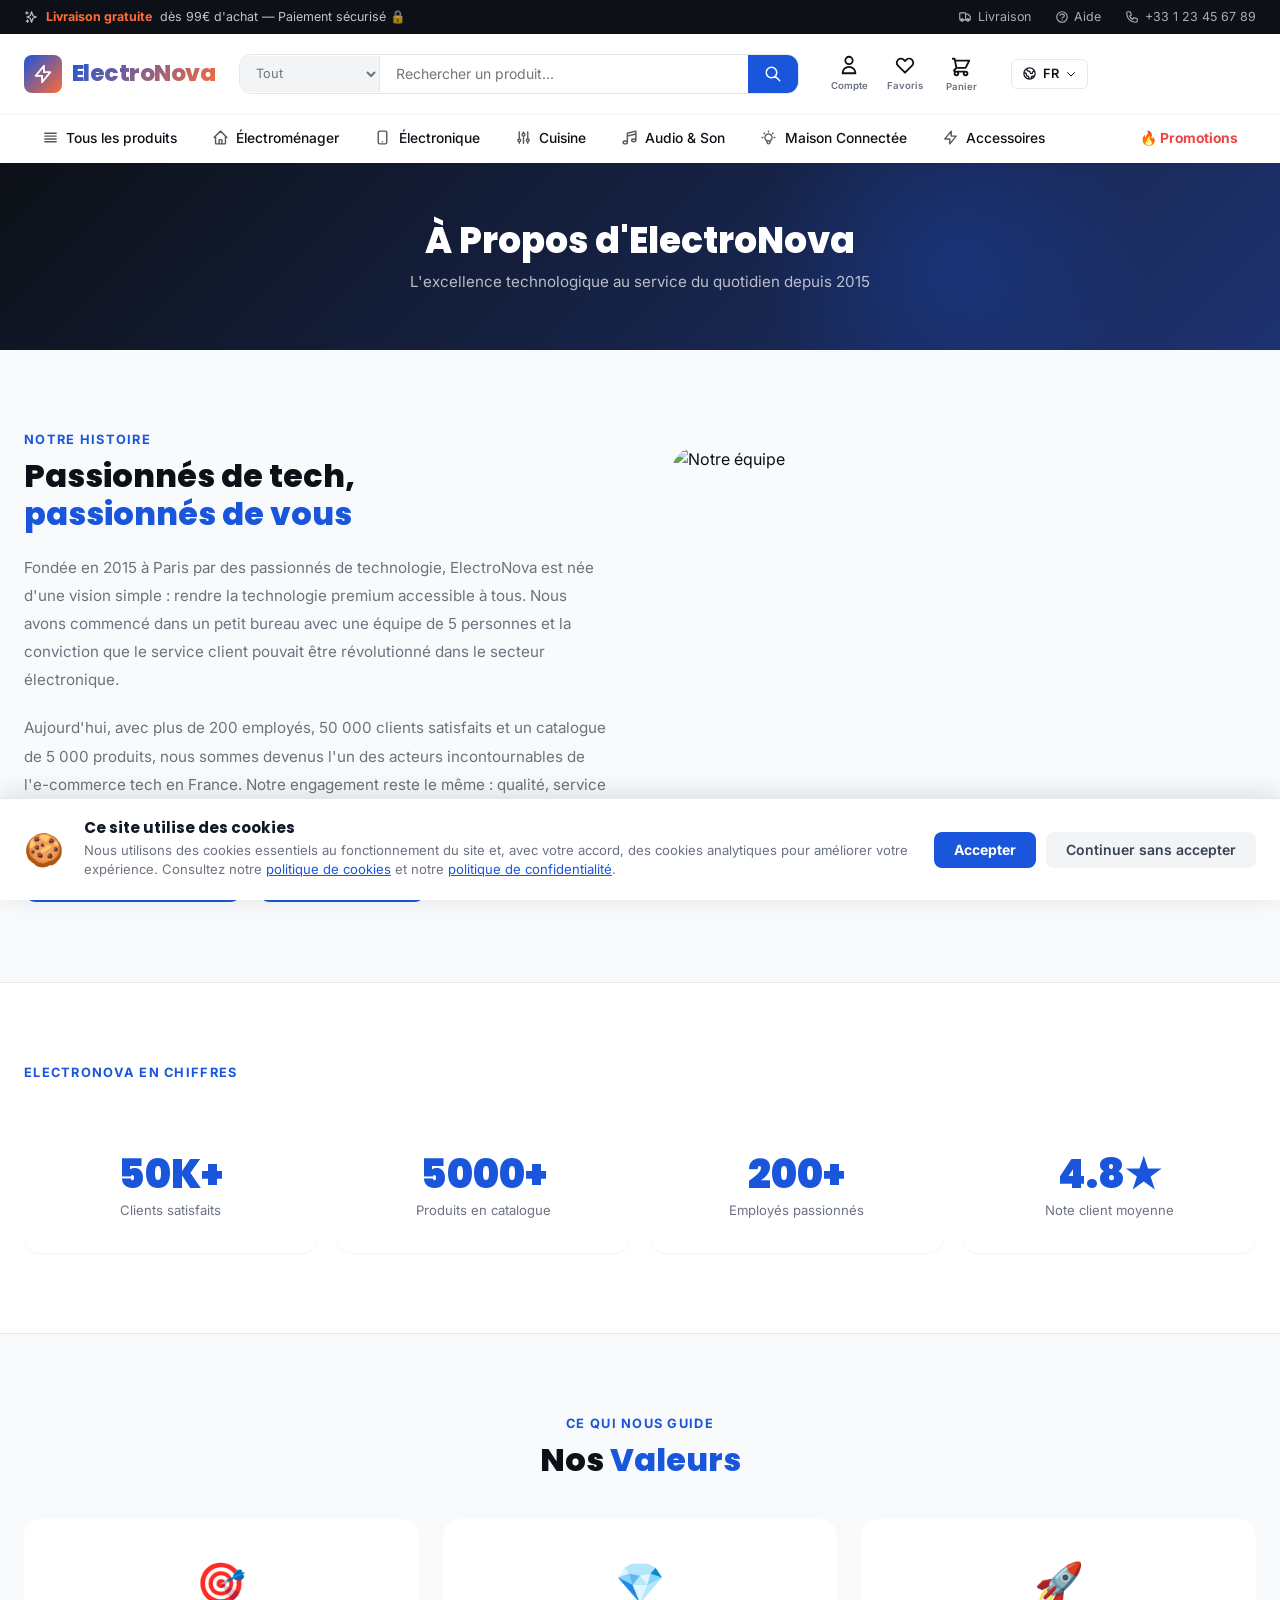
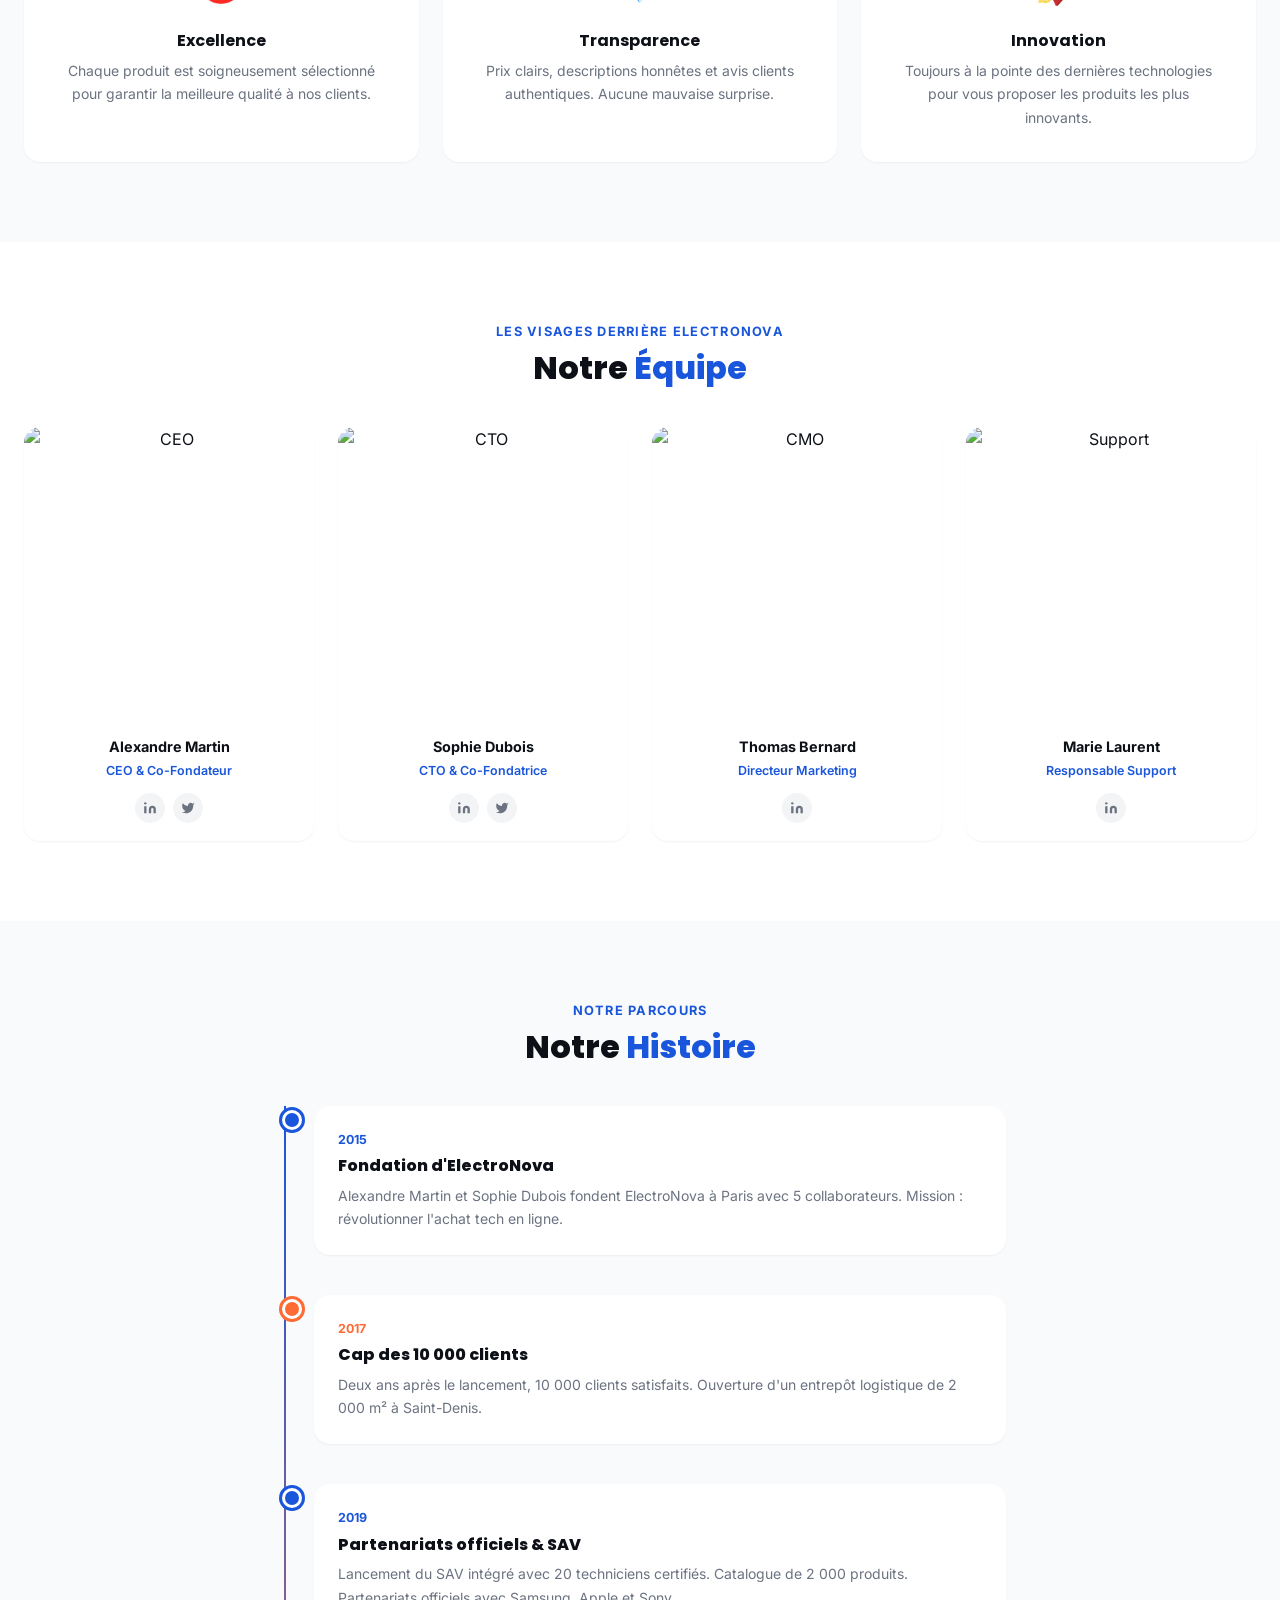
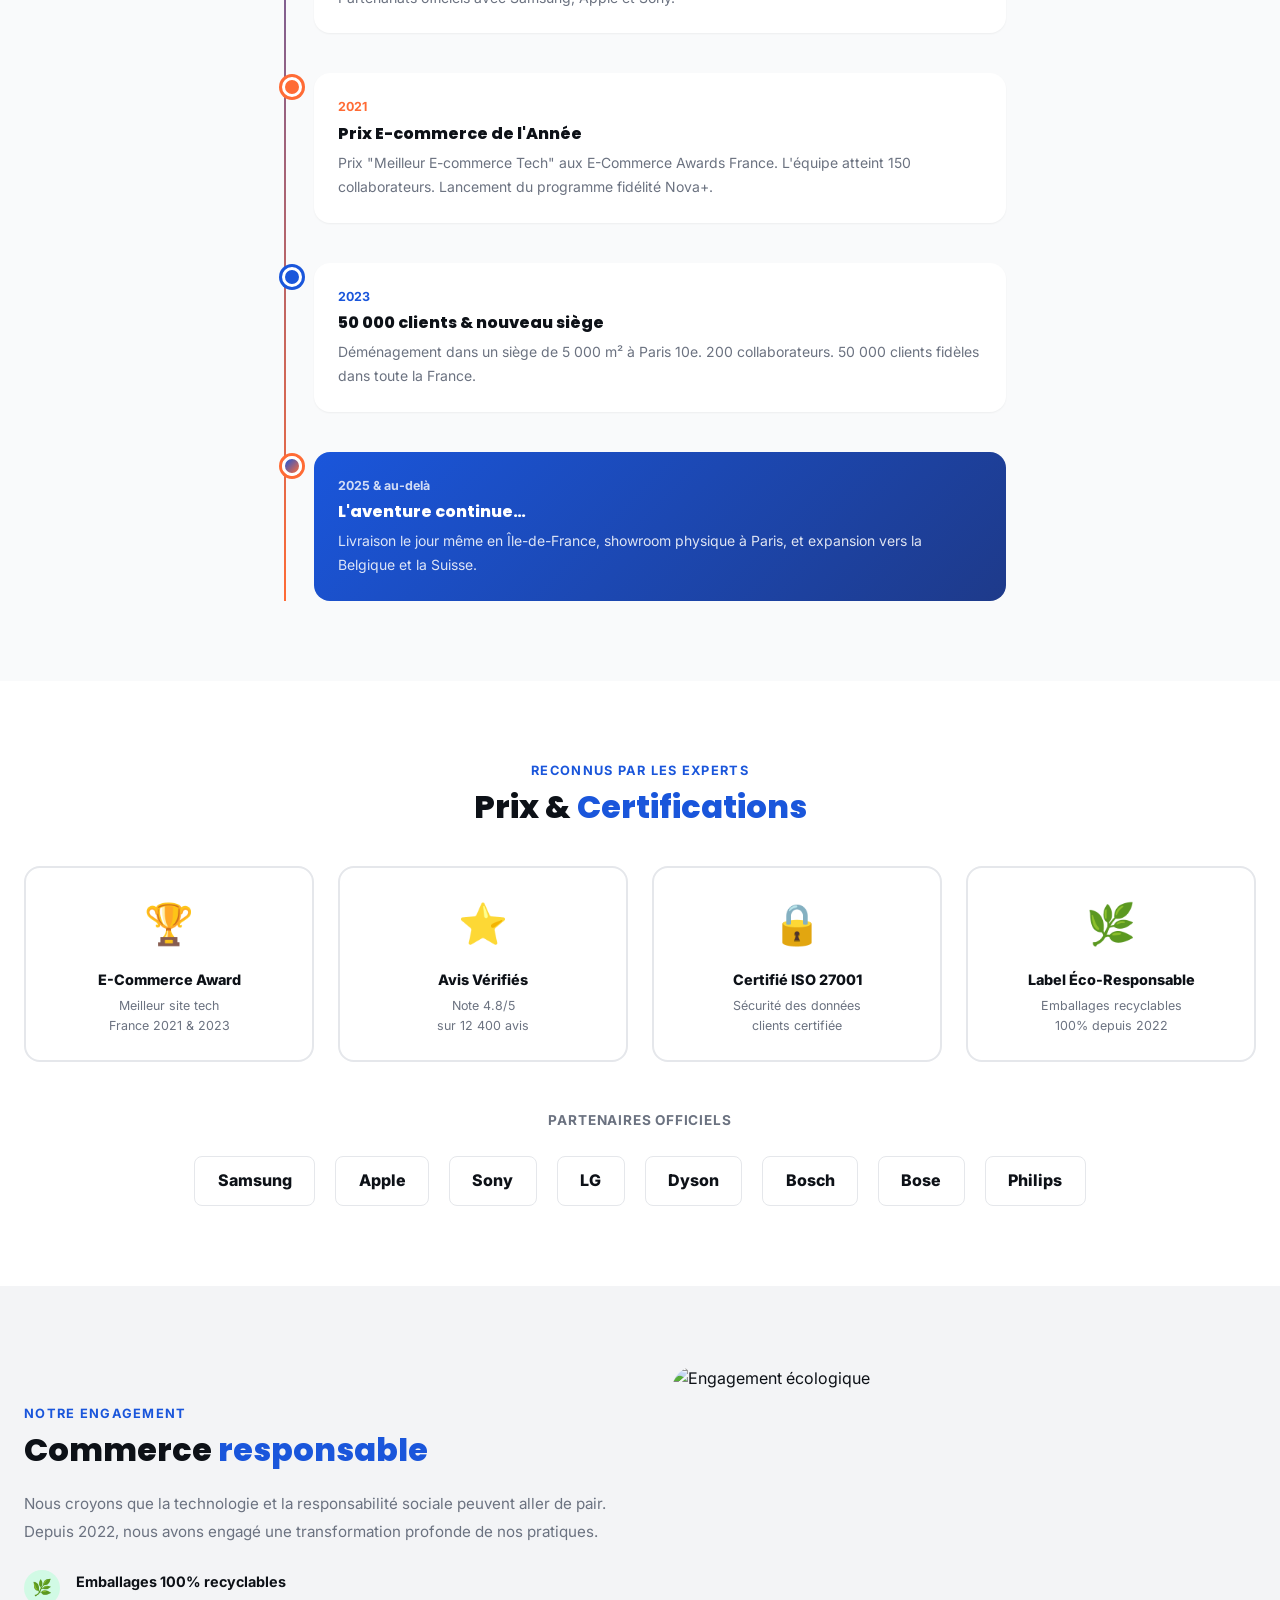
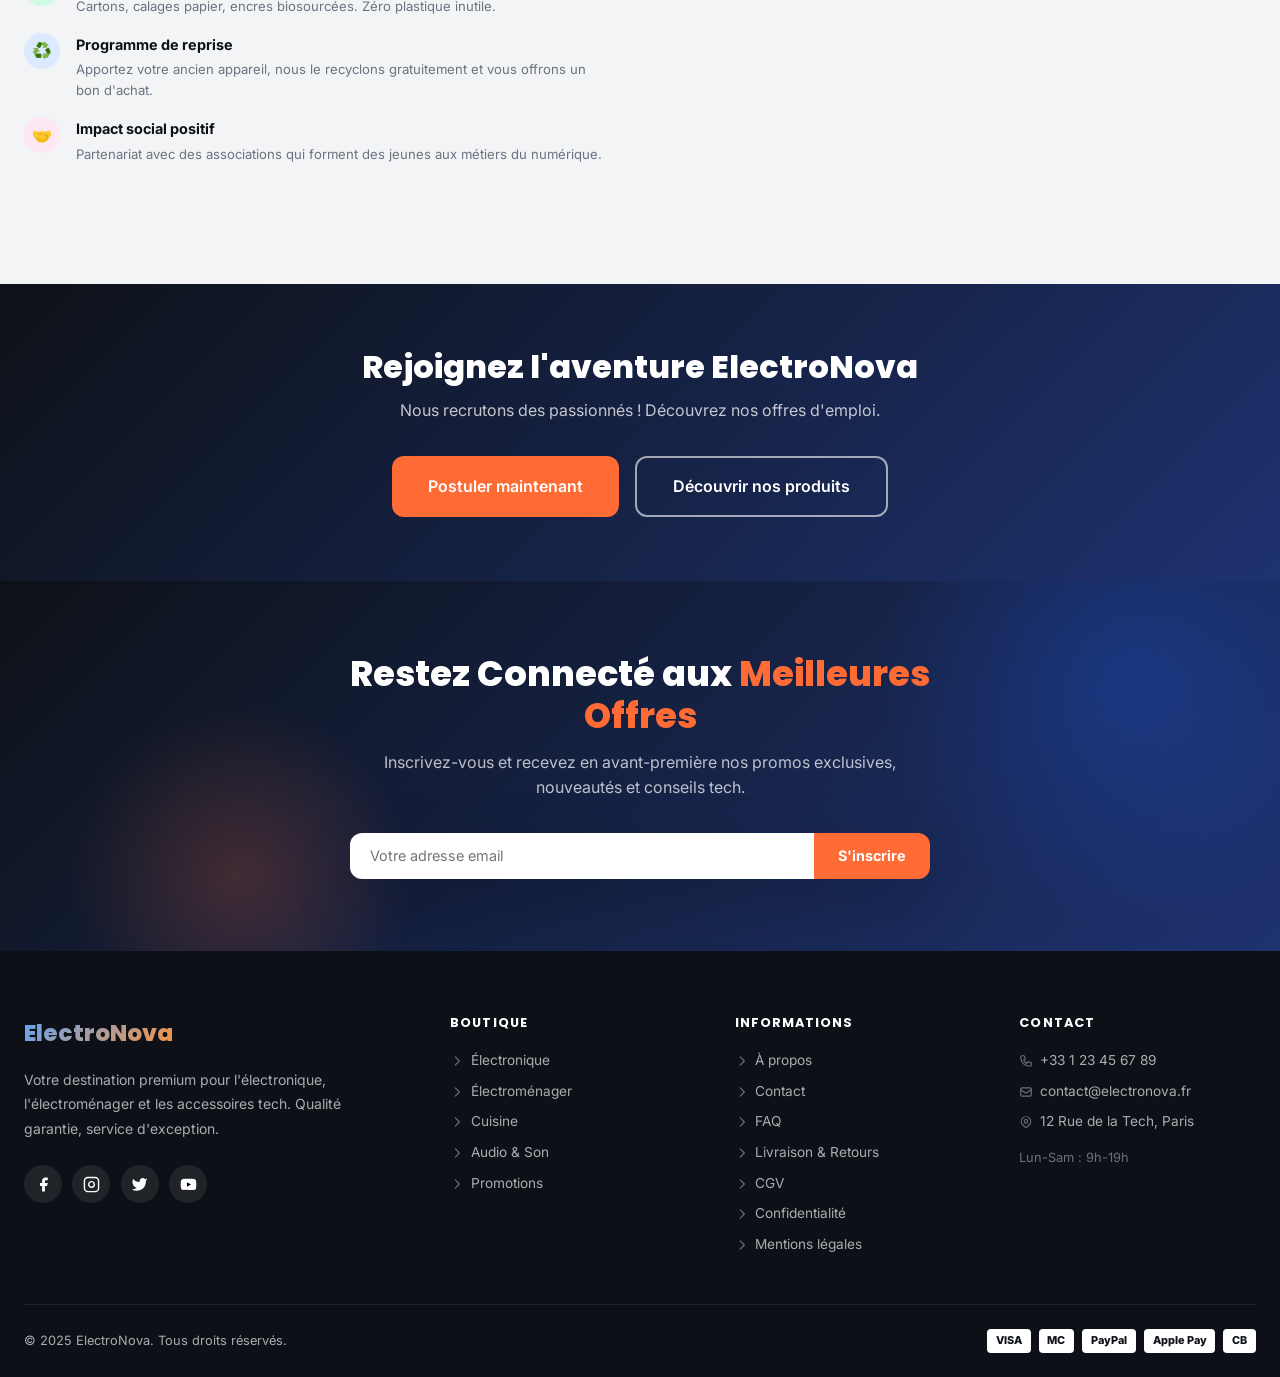
==== about.html @ 88865585 "v1" ====
<!DOCTYPE html>
<html lang="fr">
<head>
  <meta charset="UTF-8">
  <meta name="viewport" content="width=device-width, initial-scale=1.0">
  <title>À propos — ElectroNova</title>
  <link rel="preconnect" href="https://fonts.googleapis.com">
  <link href="https://fonts.googleapis.com/css2?family=Inter:wght@400;500;600;700;800&family=Poppins:wght@700;800;900&display=swap" rel="stylesheet">
  <link rel="stylesheet" href="css/style.css">
  <script src="https://cdn.tailwindcss.com"></script>
  <script>tailwind.config = { corePlugins: { preflight: false } };</script>
</head>
<body>
  <div id="site-header"></div>

  <main>
    <div class="page-hero">
      <div class="container">
        <h1>À Propos d'ElectroNova</h1>
        <p>L'excellence technologique au service du quotidien depuis 2015</p>
      </div>
    </div>

    <!-- Story -->
    <section class="section">
      <div class="container">
        <div class="about-story">
          <div class="reveal">
            <div class="section-label">Notre histoire</div>
            <h2 class="section-title" style="margin-bottom:1.25rem">Passionnés de tech,<br><span>passionnés de vous</span></h2>
            <p style="color:var(--gray);font-size:.95rem;line-height:1.85;margin-bottom:1.25rem">
              Fondée en 2015 à Paris par des passionnés de technologie, ElectroNova est née d'une vision simple : rendre la technologie premium accessible à tous. Nous avons commencé dans un petit bureau avec une équipe de 5 personnes et la conviction que le service client pouvait être révolutionné dans le secteur électronique.
            </p>
            <p style="color:var(--gray);font-size:.95rem;line-height:1.85;margin-bottom:1.5rem">
              Aujourd'hui, avec plus de 200 employés, 50 000 clients satisfaits et un catalogue de 5 000 produits, nous sommes devenus l'un des acteurs incontournables de l'e-commerce tech en France. Notre engagement reste le même : qualité, service d'exception et innovation constante.
            </p>
            <div style="display:flex;gap:1rem;flex-wrap:wrap">
              <a href="shop.html" class="btn btn-primary">Découvrir nos produits</a>
              <a href="contact.html" class="btn btn-outline">Nous contacter</a>
            </div>
          </div>
          <div class="about-img reveal">
            <img src="https://images.unsplash.com/photo-1522071820081-009f0129c71c?w=700&q=80&fit=crop" alt="Notre équipe">
          </div>
        </div>
      </div>
    </section>

    <!-- Stats -->
    <section class="section" style="background:white;border-top:1px solid var(--gray-light);border-bottom:1px solid var(--gray-light)">
      <div class="container">
        <div class="section-header" style="margin-bottom:2rem">
          <div class="section-label">ElectroNova en chiffres</div>
        </div>
        <div class="about-stats-grid stagger">
          <div class="about-stat reveal">
            <div class="about-stat-num">50K+</div>
            <div class="about-stat-label">Clients satisfaits</div>
          </div>
          <div class="about-stat reveal">
            <div class="about-stat-num">5000+</div>
            <div class="about-stat-label">Produits en catalogue</div>
          </div>
          <div class="about-stat reveal">
            <div class="about-stat-num">200+</div>
            <div class="about-stat-label">Employés passionnés</div>
          </div>
          <div class="about-stat reveal">
            <div class="about-stat-num">4.8★</div>
            <div class="about-stat-label">Note client moyenne</div>
          </div>
        </div>
      </div>
    </section>

    <!-- Values -->
    <section class="section">
      <div class="container">
        <div style="text-align:center;margin-bottom:2.5rem">
          <div class="section-label">Ce qui nous guide</div>
          <h2 class="section-title">Nos <span>Valeurs</span></h2>
        </div>
        <div style="display:grid;grid-template-columns:repeat(3,1fr);gap:1.5rem" class="stagger resp-grid-3">
          <div class="about-stat reveal" style="padding:2rem">
            <div style="font-size:2.5rem;margin-bottom:1rem">🎯</div>
            <h3 style="font-size:1rem;font-weight:700;margin-bottom:.5rem">Excellence</h3>
            <p style="font-size:.875rem;color:var(--gray);line-height:1.7">Chaque produit est soigneusement sélectionné pour garantir la meilleure qualité à nos clients.</p>
          </div>
          <div class="about-stat reveal" style="padding:2rem">
            <div style="font-size:2.5rem;margin-bottom:1rem">💎</div>
            <h3 style="font-size:1rem;font-weight:700;margin-bottom:.5rem">Transparence</h3>
            <p style="font-size:.875rem;color:var(--gray);line-height:1.7">Prix clairs, descriptions honnêtes et avis clients authentiques. Aucune mauvaise surprise.</p>
          </div>
          <div class="about-stat reveal" style="padding:2rem">
            <div style="font-size:2.5rem;margin-bottom:1rem">🚀</div>
            <h3 style="font-size:1rem;font-weight:700;margin-bottom:.5rem">Innovation</h3>
            <p style="font-size:.875rem;color:var(--gray);line-height:1.7">Toujours à la pointe des dernières technologies pour vous proposer les produits les plus innovants.</p>
          </div>
        </div>
      </div>
    </section>

    <!-- Team -->
    <section class="section" style="background:white">
      <div class="container">
        <div style="text-align:center;margin-bottom:2.5rem">
          <div class="section-label">Les visages derrière ElectroNova</div>
          <h2 class="section-title">Notre <span>Équipe</span></h2>
        </div>
        <div class="team-grid">
          <div class="team-card reveal">
            <div class="team-img-wrap">
              <img src="https://images.unsplash.com/photo-1507003211169-0a1dd7228f2d?w=300&q=80&fit=crop&crop=face" alt="CEO">
            </div>
            <div class="team-info">
              <div class="team-name">Alexandre Martin</div>
              <div class="team-role">CEO & Co-Fondateur</div>
              <div class="team-social">
                <button class="team-social-btn"><svg xmlns="http://www.w3.org/2000/svg" viewBox="0 0 24 24" fill="currentColor" width="14" height="14"><path d="M16 8a6 6 0 016 6v7h-4v-7a2 2 0 00-2-2 2 2 0 00-2 2v7h-4v-7a6 6 0 016-6zM2 9h4v12H2z"/><circle cx="4" cy="4" r="2"/></svg></button>
                <button class="team-social-btn"><svg xmlns="http://www.w3.org/2000/svg" viewBox="0 0 24 24" fill="currentColor" width="14" height="14"><path d="M23 3a10.9 10.9 0 01-3.14 1.53 4.48 4.48 0 00-7.86 3v1A10.66 10.66 0 013 4s-4 9 5 13a11.64 11.64 0 01-7 2c9 5 20 0 20-11.5a4.5 4.5 0 00-.08-.83A7.72 7.72 0 0023 3z"/></svg></button>
              </div>
            </div>
          </div>
          <div class="team-card reveal">
            <div class="team-img-wrap">
              <img src="https://images.unsplash.com/photo-1494790108377-be9c29b29330?w=300&q=80&fit=crop&crop=face" alt="CTO">
            </div>
            <div class="team-info">
              <div class="team-name">Sophie Dubois</div>
              <div class="team-role">CTO & Co-Fondatrice</div>
              <div class="team-social">
                <button class="team-social-btn"><svg xmlns="http://www.w3.org/2000/svg" viewBox="0 0 24 24" fill="currentColor" width="14" height="14"><path d="M16 8a6 6 0 016 6v7h-4v-7a2 2 0 00-2-2 2 2 0 00-2 2v7h-4v-7a6 6 0 016-6zM2 9h4v12H2z"/><circle cx="4" cy="4" r="2"/></svg></button>
                <button class="team-social-btn"><svg xmlns="http://www.w3.org/2000/svg" viewBox="0 0 24 24" fill="currentColor" width="14" height="14"><path d="M23 3a10.9 10.9 0 01-3.14 1.53 4.48 4.48 0 00-7.86 3v1A10.66 10.66 0 013 4s-4 9 5 13a11.64 11.64 0 01-7 2c9 5 20 0 20-11.5a4.5 4.5 0 00-.08-.83A7.72 7.72 0 0023 3z"/></svg></button>
              </div>
            </div>
          </div>
          <div class="team-card reveal">
            <div class="team-img-wrap">
              <img src="https://images.unsplash.com/photo-1472099645785-5658abf4ff4e?w=300&q=80&fit=crop&crop=face" alt="CMO">
            </div>
            <div class="team-info">
              <div class="team-name">Thomas Bernard</div>
              <div class="team-role">Directeur Marketing</div>
              <div class="team-social">
                <button class="team-social-btn"><svg xmlns="http://www.w3.org/2000/svg" viewBox="0 0 24 24" fill="currentColor" width="14" height="14"><path d="M16 8a6 6 0 016 6v7h-4v-7a2 2 0 00-2-2 2 2 0 00-2 2v7h-4v-7a6 6 0 016-6zM2 9h4v12H2z"/><circle cx="4" cy="4" r="2"/></svg></button>
              </div>
            </div>
          </div>
          <div class="team-card reveal">
            <div class="team-img-wrap">
              <img src="https://images.unsplash.com/photo-1438761681033-6461ffad8d80?w=300&q=80&fit=crop&crop=face" alt="Support">
            </div>
            <div class="team-info">
              <div class="team-name">Marie Laurent</div>
              <div class="team-role">Responsable Support</div>
              <div class="team-social">
                <button class="team-social-btn"><svg xmlns="http://www.w3.org/2000/svg" viewBox="0 0 24 24" fill="currentColor" width="14" height="14"><path d="M16 8a6 6 0 016 6v7h-4v-7a2 2 0 00-2-2 2 2 0 00-2 2v7h-4v-7a6 6 0 016-6zM2 9h4v12H2z"/><circle cx="4" cy="4" r="2"/></svg></button>
              </div>
            </div>
          </div>
        </div>
      </div>
    </section>

    <!-- Timeline -->
    <section class="section">
      <div class="container" style="max-width:780px">
        <div style="text-align:center;margin-bottom:2.5rem">
          <div class="section-label">Notre parcours</div>
          <h2 class="section-title">Notre <span>Histoire</span></h2>
        </div>
        <div style="position:relative;padding-left:2.5rem">
          <div style="position:absolute;left:.65rem;top:0;bottom:0;width:2px;background:linear-gradient(to bottom,var(--primary),var(--accent))"></div>
          <div style="margin-bottom:2.5rem;position:relative" class="reveal">
            <div style="position:absolute;left:-2rem;top:.25rem;width:20px;height:20px;border-radius:50%;background:var(--primary);border:3px solid white;box-shadow:0 0 0 3px var(--primary)"></div>
            <div style="background:white;border-radius:var(--radius-lg);padding:1.5rem;box-shadow:var(--shadow-xs)">
              <div style="font-size:.78rem;font-weight:700;color:var(--primary);margin-bottom:.4rem">2015</div>
              <h4 style="font-size:1rem;font-weight:800;margin-bottom:.5rem">Fondation d'ElectroNova</h4>
              <p style="font-size:.875rem;color:var(--gray);line-height:1.7">Alexandre Martin et Sophie Dubois fondent ElectroNova à Paris avec 5 collaborateurs. Mission : révolutionner l'achat tech en ligne.</p>
            </div>
          </div>
          <div style="margin-bottom:2.5rem;position:relative" class="reveal">
            <div style="position:absolute;left:-2rem;top:.25rem;width:20px;height:20px;border-radius:50%;background:var(--accent);border:3px solid white;box-shadow:0 0 0 3px var(--accent)"></div>
            <div style="background:white;border-radius:var(--radius-lg);padding:1.5rem;box-shadow:var(--shadow-xs)">
              <div style="font-size:.78rem;font-weight:700;color:var(--accent);margin-bottom:.4rem">2017</div>
              <h4 style="font-size:1rem;font-weight:800;margin-bottom:.5rem">Cap des 10 000 clients</h4>
              <p style="font-size:.875rem;color:var(--gray);line-height:1.7">Deux ans après le lancement, 10 000 clients satisfaits. Ouverture d'un entrepôt logistique de 2 000 m² à Saint-Denis.</p>
            </div>
          </div>
          <div style="margin-bottom:2.5rem;position:relative" class="reveal">
            <div style="position:absolute;left:-2rem;top:.25rem;width:20px;height:20px;border-radius:50%;background:var(--primary);border:3px solid white;box-shadow:0 0 0 3px var(--primary)"></div>
            <div style="background:white;border-radius:var(--radius-lg);padding:1.5rem;box-shadow:var(--shadow-xs)">
              <div style="font-size:.78rem;font-weight:700;color:var(--primary);margin-bottom:.4rem">2019</div>
              <h4 style="font-size:1rem;font-weight:800;margin-bottom:.5rem">Partenariats officiels & SAV</h4>
              <p style="font-size:.875rem;color:var(--gray);line-height:1.7">Lancement du SAV intégré avec 20 techniciens certifiés. Catalogue de 2 000 produits. Partenariats officiels avec Samsung, Apple et Sony.</p>
            </div>
          </div>
          <div style="margin-bottom:2.5rem;position:relative" class="reveal">
            <div style="position:absolute;left:-2rem;top:.25rem;width:20px;height:20px;border-radius:50%;background:var(--accent);border:3px solid white;box-shadow:0 0 0 3px var(--accent)"></div>
            <div style="background:white;border-radius:var(--radius-lg);padding:1.5rem;box-shadow:var(--shadow-xs)">
              <div style="font-size:.78rem;font-weight:700;color:var(--accent);margin-bottom:.4rem">2021</div>
              <h4 style="font-size:1rem;font-weight:800;margin-bottom:.5rem">Prix E-commerce de l'Année</h4>
              <p style="font-size:.875rem;color:var(--gray);line-height:1.7">Prix "Meilleur E-commerce Tech" aux E-Commerce Awards France. L'équipe atteint 150 collaborateurs. Lancement du programme fidélité Nova+.</p>
            </div>
          </div>
          <div style="margin-bottom:2.5rem;position:relative" class="reveal">
            <div style="position:absolute;left:-2rem;top:.25rem;width:20px;height:20px;border-radius:50%;background:var(--primary);border:3px solid white;box-shadow:0 0 0 3px var(--primary)"></div>
            <div style="background:white;border-radius:var(--radius-lg);padding:1.5rem;box-shadow:var(--shadow-xs)">
              <div style="font-size:.78rem;font-weight:700;color:var(--primary);margin-bottom:.4rem">2023</div>
              <h4 style="font-size:1rem;font-weight:800;margin-bottom:.5rem">50 000 clients & nouveau siège</h4>
              <p style="font-size:.875rem;color:var(--gray);line-height:1.7">Déménagement dans un siège de 5 000 m² à Paris 10e. 200 collaborateurs. 50 000 clients fidèles dans toute la France.</p>
            </div>
          </div>
          <div style="position:relative" class="reveal">
            <div style="position:absolute;left:-2rem;top:.25rem;width:20px;height:20px;border-radius:50%;background:linear-gradient(135deg,var(--primary),var(--accent));border:3px solid white;box-shadow:0 0 0 3px var(--accent)"></div>
            <div style="background:linear-gradient(135deg,var(--primary),#1e3a8a);border-radius:var(--radius-lg);padding:1.5rem;color:white">
              <div style="font-size:.78rem;font-weight:700;opacity:.8;margin-bottom:.4rem">2025 & au-delà</div>
              <h4 style="font-size:1rem;font-weight:800;margin-bottom:.5rem">L'aventure continue…</h4>
              <p style="font-size:.875rem;opacity:.85;line-height:1.7">Livraison le jour même en Île-de-France, showroom physique à Paris, et expansion vers la Belgique et la Suisse.</p>
            </div>
          </div>
        </div>
      </div>
    </section>

    <!-- Awards & Partners -->
    <section class="section" style="background:white">
      <div class="container">
        <div style="text-align:center;margin-bottom:2.5rem">
          <div class="section-label">Reconnus par les experts</div>
          <h2 class="section-title">Prix & <span>Certifications</span></h2>
        </div>
        <div style="display:grid;grid-template-columns:repeat(4,1fr);gap:1.5rem;margin-bottom:3rem" class="stagger resp-grid-4">
          <div class="reveal" style="text-align:center;padding:1.5rem;border:2px solid var(--gray-light);border-radius:var(--radius-lg)">
            <div style="font-size:2.5rem;margin-bottom:.75rem">🏆</div>
            <div style="font-size:.9rem;font-weight:800;margin-bottom:.3rem">E-Commerce Award</div>
            <div style="font-size:.78rem;color:var(--gray)">Meilleur site tech<br>France 2021 & 2023</div>
          </div>
          <div class="reveal" style="text-align:center;padding:1.5rem;border:2px solid var(--gray-light);border-radius:var(--radius-lg)">
            <div style="font-size:2.5rem;margin-bottom:.75rem">⭐</div>
            <div style="font-size:.9rem;font-weight:800;margin-bottom:.3rem">Avis Vérifiés</div>
            <div style="font-size:.78rem;color:var(--gray)">Note 4.8/5<br>sur 12 400 avis</div>
          </div>
          <div class="reveal" style="text-align:center;padding:1.5rem;border:2px solid var(--gray-light);border-radius:var(--radius-lg)">
            <div style="font-size:2.5rem;margin-bottom:.75rem">🔒</div>
            <div style="font-size:.9rem;font-weight:800;margin-bottom:.3rem">Certifié ISO 27001</div>
            <div style="font-size:.78rem;color:var(--gray)">Sécurité des données<br>clients certifiée</div>
          </div>
          <div class="reveal" style="text-align:center;padding:1.5rem;border:2px solid var(--gray-light);border-radius:var(--radius-lg)">
            <div style="font-size:2.5rem;margin-bottom:.75rem">🌿</div>
            <div style="font-size:.9rem;font-weight:800;margin-bottom:.3rem">Label Éco-Responsable</div>
            <div style="font-size:.78rem;color:var(--gray)">Emballages recyclables<br>100% depuis 2022</div>
          </div>
        </div>
        <div style="text-align:center;margin-bottom:1.5rem">
          <div style="font-size:.85rem;font-weight:700;color:var(--gray);text-transform:uppercase;letter-spacing:.06em">Partenaires officiels</div>
        </div>
        <div style="display:flex;justify-content:center;flex-wrap:wrap;gap:1.25rem;align-items:center">
          <div style="padding:.7rem 1.4rem;border:1px solid var(--gray-light);border-radius:var(--radius-sm);font-size:1rem;font-weight:800;color:var(--dark)">Samsung</div>
          <div style="padding:.7rem 1.4rem;border:1px solid var(--gray-light);border-radius:var(--radius-sm);font-size:1rem;font-weight:800;color:var(--dark)">Apple</div>
          <div style="padding:.7rem 1.4rem;border:1px solid var(--gray-light);border-radius:var(--radius-sm);font-size:1rem;font-weight:800;color:var(--dark)">Sony</div>
          <div style="padding:.7rem 1.4rem;border:1px solid var(--gray-light);border-radius:var(--radius-sm);font-size:1rem;font-weight:800;color:var(--dark)">LG</div>
          <div style="padding:.7rem 1.4rem;border:1px solid var(--gray-light);border-radius:var(--radius-sm);font-size:1rem;font-weight:800;color:var(--dark)">Dyson</div>
          <div style="padding:.7rem 1.4rem;border:1px solid var(--gray-light);border-radius:var(--radius-sm);font-size:1rem;font-weight:800;color:var(--dark)">Bosch</div>
          <div style="padding:.7rem 1.4rem;border:1px solid var(--gray-light);border-radius:var(--radius-sm);font-size:1rem;font-weight:800;color:var(--dark)">Bose</div>
          <div style="padding:.7rem 1.4rem;border:1px solid var(--gray-light);border-radius:var(--radius-sm);font-size:1rem;font-weight:800;color:var(--dark)">Philips</div>
        </div>
      </div>
    </section>

    <!-- Engagements RSE -->
    <section class="section" style="background:var(--gray-bg)">
      <div class="container">
        <div class="about-story">
          <div class="reveal">
            <div class="section-label">Notre engagement</div>
            <h2 class="section-title" style="margin-bottom:1.25rem">Commerce <span>responsable</span></h2>
            <p style="color:var(--gray);font-size:.95rem;line-height:1.85;margin-bottom:1.5rem">Nous croyons que la technologie et la responsabilité sociale peuvent aller de pair. Depuis 2022, nous avons engagé une transformation profonde de nos pratiques.</p>
            <div style="display:flex;flex-direction:column;gap:1rem">
              <div style="display:flex;gap:1rem;align-items:flex-start">
                <div style="width:36px;height:36px;border-radius:50%;background:#d1fae5;display:flex;align-items:center;justify-content:center;flex-shrink:0;font-size:1rem">🌿</div>
                <div><div style="font-size:.9rem;font-weight:700;margin-bottom:.2rem">Emballages 100% recyclables</div><div style="font-size:.82rem;color:var(--gray)">Cartons, calages papier, encres biosourcées. Zéro plastique inutile.</div></div>
              </div>
              <div style="display:flex;gap:1rem;align-items:flex-start">
                <div style="width:36px;height:36px;border-radius:50%;background:#dbeafe;display:flex;align-items:center;justify-content:center;flex-shrink:0;font-size:1rem">♻️</div>
                <div><div style="font-size:.9rem;font-weight:700;margin-bottom:.2rem">Programme de reprise</div><div style="font-size:.82rem;color:var(--gray)">Apportez votre ancien appareil, nous le recyclons gratuitement et vous offrons un bon d'achat.</div></div>
              </div>
              <div style="display:flex;gap:1rem;align-items:flex-start">
                <div style="width:36px;height:36px;border-radius:50%;background:#fce7f3;display:flex;align-items:center;justify-content:center;flex-shrink:0;font-size:1rem">🤝</div>
                <div><div style="font-size:.9rem;font-weight:700;margin-bottom:.2rem">Impact social positif</div><div style="font-size:.82rem;color:var(--gray)">Partenariat avec des associations qui forment des jeunes aux métiers du numérique.</div></div>
              </div>
            </div>
          </div>
          <div class="about-img reveal">
            <img src="https://images.unsplash.com/photo-1542601906990-b4d3fb778b09?w=700&q=80&fit=crop" alt="Engagement écologique">
          </div>
        </div>
      </div>
    </section>

    <!-- CTA -->
    <section style="background:linear-gradient(135deg,var(--dark),#1e3270);padding:4rem 0;color:white;text-align:center">
      <div class="container">
        <h2 style="font-size:2rem;font-weight:800;margin-bottom:.75rem">Rejoignez l'aventure ElectroNova</h2>
        <p style="opacity:.75;margin-bottom:2rem">Nous recrutons des passionnés ! Découvrez nos offres d'emploi.</p>
        <div style="display:flex;gap:1rem;justify-content:center;flex-wrap:wrap">
          <a href="contact.html" class="btn btn-accent btn-lg">Postuler maintenant</a>
          <a href="shop.html" class="btn btn-outline-white btn-lg">Découvrir nos produits</a>
        </div>
      </div>
    </section>
  </main>

  <div id="site-footer"></div>

  <script src="js/data.js"></script>
  <script src="js/cart.js"></script>
  <script src="js/wishlist.js"></script>
  <script src="js/main.js"></script>
  <script src="js/components.js"></script>
</body>
</html>
---- css/style.css ----
/* ============================================================
   ELECTRONOVA - Premium E-Commerce CSS
   ============================================================ */

/* === CSS VARIABLES === */
:root {
  --primary: #1a56db;
  --primary-dark: #1245af;
  --primary-light: #3b82f6;
  --accent: #ff6b35;
  --accent-dark: #e85a24;
  --dark: #0d1117;
  --dark-2: #1e2530;
  --gray: #6b7280;
  --gray-light: #e5e7eb;
  --gray-bg: #f3f4f6;
  --bg: #f9fafb;
  --white: #ffffff;
  --success: #10b981;
  --warning: #f59e0b;
  --danger: #ef4444;
  --star: #fbbf24;

  --shadow-xs: 0 1px 2px rgba(0,0,0,.05);
  --shadow-sm: 0 2px 8px rgba(0,0,0,.08);
  --shadow: 0 4px 16px rgba(0,0,0,.1);
  --shadow-md: 0 8px 24px rgba(0,0,0,.12);
  --shadow-lg: 0 16px 48px rgba(0,0,0,.14);
  --shadow-xl: 0 24px 64px rgba(0,0,0,.18);

  --radius-xs: 6px;
  --radius-sm: 8px;
  --radius: 12px;
  --radius-lg: 16px;
  --radius-xl: 24px;
  --radius-2xl: 32px;

  --transition: all .3s cubic-bezier(.4,0,.2,1);
  --transition-fast: all .15s ease;
  --transition-slow: all .5s ease;

  --font: 'Inter', sans-serif;
  --font-heading: 'Poppins', sans-serif;
}

/* === RESET & BASE === */
*, *::before, *::after { margin: 0; padding: 0; box-sizing: border-box; }
html { scroll-behavior: smooth; font-size: 16px; }
body {
  font-family: var(--font);
  background: var(--bg);
  color: var(--dark);
  line-height: 1.6;
  overflow-x: hidden;
}
a { text-decoration: none; color: inherit; }
img { max-width: 100%; display: block; }
button { cursor: pointer; font-family: var(--font); }
input, select, textarea { font-family: var(--font); }

/* Custom scrollbar */
::-webkit-scrollbar { width: 6px; height: 6px; }
::-webkit-scrollbar-track { background: var(--bg); }
::-webkit-scrollbar-thumb { background: var(--primary); border-radius: 3px; }
::-webkit-scrollbar-thumb:hover { background: var(--primary-dark); }

/* === TYPOGRAPHY === */
h1,h2,h3,h4,h5,h6 { font-family: var(--font-heading); font-weight: 700; line-height: 1.2; }

/* === LAYOUT === */
.container { width: 100%; max-width: 1300px; margin: 0 auto; padding: 0 1.5rem; }

.section { padding: 5rem 0; }
.section-sm { padding: 3rem 0; }

.section-header {
  display: flex;
  align-items: flex-end;
  justify-content: space-between;
  margin-bottom: 2.5rem;
  gap: 1rem;
}
.section-label {
  font-size: .8rem;
  font-weight: 700;
  text-transform: uppercase;
  letter-spacing: .1em;
  color: var(--primary);
  margin-bottom: .4rem;
}
.section-title {
  font-size: 2rem;
  font-weight: 800;
  color: var(--dark);
}
.section-title span { color: var(--primary); }
.section-subtitle { font-size: .9rem; color: var(--gray); margin-top: .3rem; }

.view-all {
  display: inline-flex;
  align-items: center;
  gap: .4rem;
  font-size: .875rem;
  font-weight: 600;
  color: var(--primary);
  white-space: nowrap;
  transition: var(--transition-fast);
}
.view-all:hover { gap: .7rem; }
.view-all svg { width: 16px; height: 16px; }

/* === BUTTONS === */
.btn {
  display: inline-flex;
  align-items: center;
  justify-content: center;
  gap: .5rem;
  padding: .75rem 1.75rem;
  border-radius: var(--radius);
  font-weight: 600;
  font-size: .9rem;
  border: none;
  transition: var(--transition);
  cursor: pointer;
}
.btn svg { width: 18px; height: 18px; }

.btn-primary { background: var(--primary); color: white; }
.btn-primary:hover { background: var(--primary-dark); transform: translateY(-2px); box-shadow: var(--shadow-lg); }

.btn-accent { background: var(--accent); color: white; }
.btn-accent:hover { background: var(--accent-dark); transform: translateY(-2px); box-shadow: var(--shadow-lg); }

.btn-dark { background: var(--dark); color: white; }
.btn-dark:hover { background: var(--dark-2); transform: translateY(-2px); box-shadow: var(--shadow-lg); }

.btn-outline { background: transparent; border: 2px solid var(--primary); color: var(--primary); }
.btn-outline:hover { background: var(--primary); color: white; transform: translateY(-2px); }

.btn-outline-white { background: transparent; border: 2px solid rgba(255,255,255,.6); color: white; }
.btn-outline-white:hover { background: white; color: var(--dark); transform: translateY(-2px); }

.btn-sm { padding: .55rem 1.25rem; font-size: .825rem; }
.btn-lg { padding: 1rem 2.25rem; font-size: 1rem; }
.btn-block { width: 100%; }
.btn-icon { padding: .75rem; }

/* === BADGES === */
.badge {
  display: inline-flex;
  align-items: center;
  padding: .2rem .65rem;
  border-radius: 100px;
  font-size: .7rem;
  font-weight: 700;
  letter-spacing: .03em;
}
.badge-promo { background: var(--danger); color: white; }
.badge-new { background: var(--success); color: white; }
.badge-popular { background: var(--accent); color: white; }
.badge-hot { background: var(--warning); color: white; }
.badge-sold { background: var(--gray); color: white; }

/* === ANIMATIONS === */
@keyframes fadeIn { from { opacity: 0; } to { opacity: 1; } }
@keyframes fadeInUp { from { opacity: 0; transform: translateY(30px); } to { opacity: 1; transform: translateY(0); } }
@keyframes fadeInDown { from { opacity: 0; transform: translateY(-20px); } to { opacity: 1; transform: translateY(0); } }
@keyframes fadeInLeft { from { opacity: 0; transform: translateX(-30px); } to { opacity: 1; transform: translateX(0); } }
@keyframes fadeInRight { from { opacity: 0; transform: translateX(30px); } to { opacity: 1; transform: translateX(0); } }
@keyframes scaleIn { from { opacity: 0; transform: scale(.92); } to { opacity: 1; transform: scale(1); } }
@keyframes slideInRight { from { transform: translateX(100%); } to { transform: translateX(0); } }
@keyframes slideInLeft { from { transform: translateX(-100%); } to { transform: translateX(0); } }
@keyframes bounceIn { 0% { transform: scale(0); } 60% { transform: scale(1.2); } 100% { transform: scale(1); } }
@keyframes pulse { 0%,100% { transform: scale(1); } 50% { transform: scale(1.06); } }
@keyframes spin { from { transform: rotate(0deg); } to { transform: rotate(360deg); } }
@keyframes shimmer { 0% { background-position: -400% 0; } 100% { background-position: 400% 0; } }
@keyframes float { 0%,100% { transform: translateY(0); } 50% { transform: translateY(-8px); } }

.reveal { opacity: 0; transform: translateY(28px); transition: opacity .6s ease, transform .6s ease; }
.reveal.visible { opacity: 1; transform: translateY(0); }

/* Stagger delays */
.stagger > *:nth-child(1) { transition-delay: .05s; }
.stagger > *:nth-child(2) { transition-delay: .1s; }
.stagger > *:nth-child(3) { transition-delay: .15s; }
.stagger > *:nth-child(4) { transition-delay: .2s; }
.stagger > *:nth-child(5) { transition-delay: .25s; }
.stagger > *:nth-child(6) { transition-delay: .3s; }
.stagger > *:nth-child(7) { transition-delay: .35s; }
.stagger > *:nth-child(8) { transition-delay: .4s; }

/* === PAGE LOADER === */
.page-loader {
  position: fixed; inset: 0; z-index: 99999;
  background: linear-gradient(135deg, var(--dark) 0%, var(--primary-dark) 100%);
  display: flex; align-items: center; justify-content: center;
  flex-direction: column; gap: 1.5rem;
  transition: opacity .6s ease, visibility .6s ease;
}
.page-loader.hidden { opacity: 0; visibility: hidden; pointer-events: none; }
.loader-logo { font-family: var(--font-heading); font-size: 2rem; font-weight: 800; color: white; letter-spacing: -1px; }
.loader-logo span { color: var(--accent); }
.loader-bar { width: 200px; height: 3px; background: rgba(255,255,255,.2); border-radius: 2px; overflow: hidden; }
.loader-bar-fill { height: 100%; background: white; border-radius: 2px; animation: loaderProgress .8s ease forwards; }
@keyframes loaderProgress { from { width: 0; } to { width: 100%; } }

/* === TOP BAR === */
.top-bar {
  background: var(--dark);
  color: rgba(255,255,255,.75);
  padding: .45rem 0;
  font-size: .78rem;
}
.top-bar-inner {
  display: flex; align-items: center; justify-content: space-between; gap: 1rem; flex-wrap: wrap;
}
.top-bar-promo { display: flex; align-items: center; gap: .5rem; }
.top-bar-promo strong { color: var(--accent); }
.top-bar-links { display: flex; align-items: center; gap: 1.5rem; }
.top-bar-links a { color: rgba(255,255,255,.65); transition: var(--transition-fast); display: flex; align-items: center; gap: .35rem; }
.top-bar-links a:hover { color: white; }
.top-bar-links svg { width: 14px; height: 14px; }

/* === NAVBAR === */
#site-header {
  position: sticky;
  top: 0;
  z-index: 1000;
}

.navbar {
  position: relative;
  background: white;
  box-shadow: var(--shadow-xs);
  transition: box-shadow .3s ease;
}
.navbar.scrolled { box-shadow: var(--shadow-md); }

.nav-main { display: flex; align-items: center; padding: .85rem 0; gap: 1.5rem; }

/* Logo */
.logo { display: flex; align-items: center; gap: .6rem; flex-shrink: 0; text-decoration: none; }
.logo-icon {
  width: 38px; height: 38px; border-radius: var(--radius-sm);
  background: linear-gradient(135deg, var(--primary), var(--accent));
  display: flex; align-items: center; justify-content: center;
}
.logo-icon svg { width: 22px; height: 22px; color: white; }
.logo-text {
  font-family: var(--font-heading); font-size: 1.45rem; font-weight: 800;
  background: linear-gradient(135deg, var(--primary), var(--accent));
  -webkit-background-clip: text; background-clip: text; -webkit-text-fill-color: transparent;
  letter-spacing: -.5px;
}

/* Search */
.search-wrapper { flex: 1; max-width: 560px; position: relative; }
.search-form {
  display: flex; align-items: center;
  border: 1.5px solid var(--gray-light);
  border-radius: var(--radius);
  overflow: hidden;
  transition: var(--transition);
}
.search-form:focus-within { border-color: var(--primary); box-shadow: 0 0 0 3px rgba(26,86,219,.1); }
.search-cat {
  padding: .6rem .75rem; border: none; border-right: 1px solid var(--gray-light);
  background: var(--gray-bg); font-size: .8rem; color: var(--gray);
  outline: none; cursor: pointer; white-space: nowrap;
}
.search-input { flex: 1; padding: .6rem 1rem; border: none; outline: none; font-size: .875rem; }
.search-btn {
  padding: .6rem 1rem; background: var(--primary); border: none; color: white;
  display: flex; align-items: center; transition: var(--transition);
}
.search-btn:hover { background: var(--primary-dark); }
.search-btn svg { width: 18px; height: 18px; }

/* Search dropdown */
.search-dropdown {
  position: absolute; top: calc(100% + .5rem); left: 0; right: 0;
  background: white; border-radius: var(--radius); box-shadow: var(--shadow-xl);
  border: 1px solid var(--gray-light); max-height: 380px; overflow-y: auto;
  z-index: 2000; display: none;
}
.search-dropdown.open { display: block; animation: fadeInDown .2s ease; }
.search-result {
  display: flex; align-items: center; gap: .875rem; padding: .75rem 1rem;
  cursor: pointer; transition: var(--transition-fast); border-bottom: 1px solid var(--gray-bg);
}
.search-result:hover { background: var(--gray-bg); }
.search-result:last-child { border-bottom: none; }
.search-result-img { width: 48px; height: 48px; object-fit: cover; border-radius: var(--radius-xs); flex-shrink: 0; }
.search-result-name { font-size: .875rem; font-weight: 600; margin-bottom: .2rem; }
.search-result-price { font-size: .875rem; font-weight: 700; color: var(--primary); }
.search-no-results { padding: 1.5rem; text-align: center; color: var(--gray); font-size: .875rem; }

/* Nav actions */
.nav-actions { display: flex; align-items: center; gap: .25rem; flex-shrink: 0; }
.nav-btn {
  position: relative; display: flex; flex-direction: column; align-items: center;
  justify-content: center; gap: .15rem; width: 52px; height: 52px; border-radius: var(--radius-sm);
  background: transparent; border: none; color: var(--dark); transition: var(--transition);
  text-decoration: none;
}
.nav-btn:hover { background: var(--gray-bg); color: var(--primary); }
.nav-btn svg { width: 22px; height: 22px; }
.nav-btn-label { font-size: .6rem; font-weight: 600; color: var(--gray); }
.nav-badge {
  position: absolute; top: 5px; right: 5px;
  background: var(--accent); color: white;
  font-size: .6rem; font-weight: 800;
  min-width: 17px; height: 17px; border-radius: 9px;
  display: flex; align-items: center; justify-content: center;
  padding: 0 .3rem;
  animation: bounceIn .3s ease;
}
.nav-badge.hidden { display: none; }

/* Category bar */
.cat-bar { border-top: 1px solid var(--gray-bg); }
.cat-list { display: flex; list-style: none; gap: 0; overflow-x: auto; scrollbar-width: none; }
.cat-list::-webkit-scrollbar { display: none; }
.cat-item { position: relative; }
.cat-link {
  display: flex; align-items: center; gap: .45rem; padding: .75rem 1.1rem;
  font-size: .865rem; font-weight: 500; color: var(--dark); white-space: nowrap;
  transition: var(--transition); border-bottom: 2px solid transparent;
}
.cat-link svg { width: 17px; height: 17px; opacity: .7; }
.cat-link:hover, .cat-link.active { color: var(--primary); border-bottom-color: var(--primary); }

/* Mega Menu */
.mega-menu {
  position: absolute; top: 100%; left: 0;
  width: 580px; background: white; border-radius: 0 0 var(--radius-lg) var(--radius-lg);
  box-shadow: var(--shadow-xl); border: 1px solid var(--gray-light); border-top: none;
  padding: 1.5rem; display: none; grid-template-columns: repeat(3, 1fr); gap: 1rem;
  z-index: 999;
}
.cat-item:hover .mega-menu { display: grid; animation: fadeInDown .2s ease; }
.mega-col-title { font-size: .75rem; font-weight: 700; text-transform: uppercase; letter-spacing: .07em; color: var(--primary); margin-bottom: .6rem; }
.mega-col a { display: block; padding: .28rem 0; font-size: .82rem; color: var(--gray); transition: var(--transition-fast); }
.mega-col a:hover { color: var(--primary); padding-left: .4rem; }

/* Mobile menu btn */
.hamburger { display: none; background: none; border: none; padding: .5rem; color: var(--dark); }
.hamburger svg { width: 26px; height: 26px; }

/* Mobile menu overlay */
.mobile-nav {
  position: fixed; inset: 0; z-index: 9999;
  visibility: hidden; pointer-events: none;
}
.mobile-nav.open { visibility: visible; pointer-events: auto; }
.mobile-nav-backdrop {
  position: absolute; inset: 0; background: rgba(0,0,0,.55);
  opacity: 0; transition: opacity .3s ease;
}
.mobile-nav.open .mobile-nav-backdrop { opacity: 1; }
.mobile-nav-panel {
  position: absolute; top: 0; left: 0; width: min(85%, 360px); height: 100%;
  background: white; overflow-y: auto;
  transform: translateX(-100%); transition: transform .35s cubic-bezier(.4,0,.2,1);
}
.mobile-nav.open .mobile-nav-panel { transform: translateX(0); }
.mobile-nav-head {
  display: flex; align-items: center; justify-content: space-between;
  padding: 1.25rem 1.5rem; border-bottom: 1px solid var(--gray-light);
}
.mobile-nav-close {
  width: 34px; height: 34px; border-radius: 50%; background: var(--gray-bg); border: none;
  display: flex; align-items: center; justify-content: center; color: var(--dark);
}
.mobile-nav-list { list-style: none; padding: .75rem 1rem; }
.mobile-nav-list li a {
  display: flex; align-items: center; gap: .75rem; padding: .85rem .75rem;
  border-radius: var(--radius-sm); font-weight: 500; font-size: .9rem; transition: var(--transition-fast);
}
.mobile-nav-list li a:hover { background: var(--gray-bg); color: var(--primary); }
.mobile-nav-list li a svg { width: 20px; height: 20px; opacity: .7; }
.mobile-nav-divider { height: 1px; background: var(--gray-light); margin: .5rem .75rem; }

/* === HERO SLIDER === */
.hero { position: relative; overflow: hidden; height: 560px; background: var(--dark); }
@media (max-width: 768px) { .hero { height: 420px; } }
@media (max-width: 480px) { .hero { height: 360px; } }

.hero-slides { position: relative; width: 100%; height: 100%; }
.hero-slide {
  position: absolute; inset: 0; opacity: 0;
  transition: opacity .8s ease, transform 1.2s ease;
  transform: scale(1.03);
}
.hero-slide.active { opacity: 1; transform: scale(1); z-index: 1; }
.hero-slide img { width: 100%; height: 100%; object-fit: cover; }
.hero-slide-overlay {
  position: absolute; inset: 0;
  background: linear-gradient(105deg, rgba(13,17,23,.88) 35%, rgba(13,17,23,.25) 75%, transparent);
}

.hero-content {
  position: absolute; inset: 0; z-index: 2;
  display: flex; align-items: center;
}
.hero-text { max-width: 600px; color: white; padding: 0 1rem; }
.hero-eyebrow {
  display: inline-flex; align-items: center; gap: .5rem;
  background: rgba(255,107,53,.18); border: 1px solid rgba(255,107,53,.35);
  color: #ffaa88; padding: .3rem .9rem; border-radius: 100px;
  font-size: .78rem; font-weight: 700; letter-spacing: .06em; text-transform: uppercase;
  margin-bottom: 1.25rem;
  animation: fadeInDown .7s ease .2s both;
}
.hero-eyebrow svg { width: 14px; height: 14px; }
.hero-title {
  font-size: clamp(2rem, 5vw, 3.25rem); font-weight: 900; line-height: 1.08;
  margin-bottom: 1.1rem;
  animation: fadeInUp .7s ease .4s both;
}
.hero-title .highlight {
  background: linear-gradient(to right, var(--accent), #ffd700);
  -webkit-background-clip: text; background-clip: text; -webkit-text-fill-color: transparent;
}
.hero-desc {
  font-size: 1rem; opacity: .82; margin-bottom: 2rem; max-width: 480px;
  animation: fadeInUp .7s ease .55s both;
}
.hero-cta {
  display: flex; gap: 1rem; flex-wrap: wrap;
  animation: fadeInUp .7s ease .7s both;
}
.hero-stats {
  display: flex; gap: 2rem; margin-top: 2.5rem;
  animation: fadeInUp .7s ease .85s both;
}
.hero-stat-number { font-size: 1.5rem; font-weight: 800; line-height: 1; }
.hero-stat-label { font-size: .75rem; color: rgba(255,255,255,.6); margin-top: .15rem; }

/* Hero controls */
.hero-controls { position: absolute; bottom: 1.75rem; z-index: 3; width: 100%; }
.hero-controls-inner { display: flex; align-items: center; justify-content: flex-end; gap: 1rem; }
.hero-nav-btn {
  width: 40px; height: 40px; border-radius: 50%;
  background: rgba(255,255,255,.15); border: 1px solid rgba(255,255,255,.25);
  color: white; display: flex; align-items: center; justify-content: center;
  cursor: pointer; transition: var(--transition); backdrop-filter: blur(4px);
}
.hero-nav-btn svg { width: 18px; height: 18px; }
.hero-nav-btn:hover { background: white; color: var(--dark); }
.hero-dots { display: flex; gap: .5rem; align-items: center; }
.hero-dot { width: 7px; height: 7px; border-radius: 50%; background: rgba(255,255,255,.35); cursor: pointer; transition: var(--transition); border: none; }
.hero-dot.active { background: white; width: 24px; border-radius: 4px; }

/* === FEATURE STRIP === */
.features-strip { background: white; border-bottom: 1px solid var(--gray-light); }
.features-grid {
  display: grid; grid-template-columns: repeat(4, 1fr);
  divide-x: 1px solid var(--gray-light);
}
@media (max-width: 768px) { .features-grid { grid-template-columns: repeat(2, 1fr); } }
@media (max-width: 480px) { .features-grid { grid-template-columns: 1fr; } }
.feature-item {
  display: flex; align-items: center; gap: 1rem; padding: 1.25rem 1.5rem;
  border-right: 1px solid var(--gray-light);
  transition: var(--transition);
}
.feature-item:last-child { border-right: none; }
.feature-item:hover { background: var(--gray-bg); }
.feature-icon {
  width: 48px; height: 48px; border-radius: var(--radius-sm); flex-shrink: 0;
  display: flex; align-items: center; justify-content: center;
  background: rgba(26,86,219,.08);
  color: var(--primary);
}
.feature-icon svg { width: 24px; height: 24px; }
.feature-text-title { font-size: .875rem; font-weight: 700; margin-bottom: .1rem; }
.feature-text-sub { font-size: .775rem; color: var(--gray); }

/* === CATEGORY CARDS === */
.cats-grid {
  display: grid;
  grid-template-columns: repeat(6, 1fr);
  gap: 1rem;
}
@media (max-width: 1200px) { .cats-grid { grid-template-columns: repeat(4, 1fr); } }
@media (max-width: 768px) { .cats-grid { grid-template-columns: repeat(3, 1fr); } }
@media (max-width: 480px) { .cats-grid { grid-template-columns: repeat(2, 1fr); } }

.cat-card {
  display: flex; flex-direction: column; align-items: center; justify-content: center;
  gap: .75rem; padding: 1.5rem 1rem;
  background: white; border-radius: var(--radius-lg);
  border: 2px solid transparent;
  box-shadow: var(--shadow-xs);
  text-align: center; transition: var(--transition);
  cursor: pointer;
}
.cat-card:hover {
  border-color: var(--primary);
  transform: translateY(-4px);
  box-shadow: var(--shadow-lg);
  color: var(--primary);
}
.cat-card-icon {
  width: 62px; height: 62px; border-radius: var(--radius);
  display: flex; align-items: center; justify-content: center;
  font-size: 1.85rem;
  transition: var(--transition);
}
.cat-card:hover .cat-card-icon { transform: scale(1.12) rotate(-5deg); }
.cat-card-name { font-size: .85rem; font-weight: 700; line-height: 1.3; }
.cat-card-count { font-size: .75rem; color: var(--gray); }

/* === PRODUCT CARD === */
.products-grid {
  display: grid;
  grid-template-columns: repeat(4, 1fr);
  gap: 1.25rem;
}
@media (max-width: 1200px) { .products-grid { grid-template-columns: repeat(3, 1fr); } }
@media (max-width: 900px) { .products-grid { grid-template-columns: repeat(2, 1fr); } }
@media (max-width: 480px) { .products-grid { grid-template-columns: 1fr; } }

.product-card {
  background: white; border-radius: var(--radius-lg); overflow: hidden;
  box-shadow: var(--shadow-xs); transition: var(--transition); position: relative;
  display: flex; flex-direction: column;
}
.product-card:hover { transform: translateY(-6px); box-shadow: var(--shadow-xl); }

.product-card-img-wrap {
  position: relative; overflow: hidden; background: var(--gray-bg);
  aspect-ratio: 1; flex-shrink: 0;
}
.product-card-img-wrap img {
  width: 100%; height: 100%; object-fit: cover;
  transition: transform .6s cubic-bezier(.4,0,.2,1);
}
.product-card:hover .product-card-img-wrap img { transform: scale(1.08); }

.product-actions {
  position: absolute; top: .75rem; right: .75rem;
  display: flex; flex-direction: column; gap: .5rem;
  opacity: 0; transform: translateX(8px); transition: var(--transition);
}
.product-card:hover .product-actions { opacity: 1; transform: translateX(0); }
.product-action-btn {
  width: 36px; height: 36px; border-radius: 50%; background: white; border: none;
  display: flex; align-items: center; justify-content: center;
  box-shadow: var(--shadow-md); transition: var(--transition); color: var(--dark);
}
.product-action-btn svg { width: 17px; height: 17px; }
.product-action-btn:hover { background: var(--primary); color: white; transform: scale(1.1); }
.product-action-btn.in-wishlist { background: var(--danger); color: white; }

.product-badges {
  position: absolute; top: .75rem; left: .75rem;
  display: flex; flex-direction: column; gap: .35rem;
}
.product-quick-btn {
  position: absolute; bottom: 0; left: 0; right: 0;
  background: rgba(13,17,23,.85); color: white; border: none;
  padding: .7rem; font-size: .82rem; font-weight: 600;
  transform: translateY(100%); transition: var(--transition);
  display: flex; align-items: center; justify-content: center; gap: .5rem;
}
.product-quick-btn svg { width: 16px; height: 16px; }
.product-card:hover .product-quick-btn { transform: translateY(0); }

.product-card-body { padding: 1rem 1.25rem; flex: 1; }
.product-brand { font-size: .72rem; font-weight: 700; text-transform: uppercase; letter-spacing: .07em; color: var(--gray); margin-bottom: .3rem; }
.product-name {
  font-size: .9rem; font-weight: 600; color: var(--dark); margin-bottom: .5rem;
  line-height: 1.4; display: -webkit-box; -webkit-line-clamp: 2; -webkit-box-orient: vertical; overflow: hidden;
}
.product-rating { display: flex; align-items: center; gap: .4rem; margin-bottom: .7rem; }
.stars { display: flex; gap: 1px; color: var(--star); font-size: .8rem; }
.rating-count { font-size: .73rem; color: var(--gray); }
.product-price { display: flex; align-items: center; gap: .65rem; flex-wrap: wrap; margin-bottom: .75rem; }
.price-current { font-size: 1.15rem; font-weight: 800; color: var(--primary); }
.price-original { font-size: .85rem; color: var(--gray); text-decoration: line-through; }
.price-discount {
  font-size: .7rem; font-weight: 700; color: var(--danger);
  background: rgba(239,68,68,.08); padding: .15rem .4rem; border-radius: 4px;
}

.product-card-foot { padding: 0 1.25rem 1.25rem; }
.btn-add-cart {
  width: 100%; padding: .65rem; background: var(--primary); color: white; border: none;
  border-radius: var(--radius-sm); font-weight: 600; font-size: .875rem;
  display: flex; align-items: center; justify-content: center; gap: .5rem;
  transition: var(--transition);
}
.btn-add-cart svg { width: 17px; height: 17px; }
.btn-add-cart:hover { background: var(--primary-dark); transform: translateY(-2px); box-shadow: var(--shadow-md); }
.btn-add-cart.added { background: var(--success); animation: pulse .3s ease; }

/* === PROMO BANNERS === */
.promo-grid { display: grid; grid-template-columns: 1fr 1fr; gap: 1.5rem; }
@media (max-width: 768px) { .promo-grid { grid-template-columns: 1fr; } }
.promo-card {
  border-radius: var(--radius-lg); overflow: hidden;
  position: relative; height: 290px; cursor: pointer;
}
.promo-card img { width: 100%; height: 100%; object-fit: cover; transition: transform .55s ease; }
.promo-card:hover img { transform: scale(1.05); }
.promo-overlay {
  position: absolute; inset: 0;
  background: linear-gradient(105deg, rgba(13,17,23,.82) 40%, rgba(13,17,23,.15) 80%);
  display: flex; align-items: center; padding: 2rem;
}
.promo-content h3 { font-size: 1.5rem; font-weight: 800; color: white; margin-bottom: .4rem; }
.promo-content .tag { display: inline-block; background: var(--accent); color: white; padding: .2rem .7rem; border-radius: 100px; font-size: .75rem; font-weight: 700; margin-bottom: .75rem; }
.promo-content p { font-size: .875rem; color: rgba(255,255,255,.75); margin-bottom: 1.25rem; }

/* === CAROUSEL === */
.carousel { position: relative; }
.carousel-scroll {
  display: flex; gap: 1.25rem; overflow-x: auto; scroll-behavior: smooth;
  padding-bottom: .5rem; scrollbar-width: none; cursor: grab;
}
.carousel-scroll::-webkit-scrollbar { display: none; }
.carousel-scroll.dragging { cursor: grabbing; user-select: none; }
.carousel-scroll .product-card { flex: 0 0 270px; }
.carousel-btn {
  position: absolute; top: 50%; transform: translateY(-50%); z-index: 2;
  width: 44px; height: 44px; border-radius: 50%; background: white;
  border: 1px solid var(--gray-light); box-shadow: var(--shadow-md);
  display: flex; align-items: center; justify-content: center;
  cursor: pointer; transition: var(--transition);
}
.carousel-btn svg { width: 18px; height: 18px; }
.carousel-btn:hover { background: var(--primary); color: white; border-color: var(--primary); }
.carousel-btn.prev { left: -22px; }
.carousel-btn.next { right: -22px; }

/* === BRANDS === */
.brands-wrap { background: white; padding: 2rem 0; border-top: 1px solid var(--gray-light); border-bottom: 1px solid var(--gray-light); }
.brands-row { display: flex; align-items: center; justify-content: space-around; gap: 2rem; flex-wrap: wrap; }
.brand-item {
  font-family: var(--font-heading); font-size: 1.1rem; font-weight: 800;
  color: var(--gray-light); transition: var(--transition); cursor: pointer; letter-spacing: -.5px;
}
.brand-item:hover { color: var(--primary); transform: scale(1.05); }

/* === NEWSLETTER === */
.newsletter {
  background: linear-gradient(135deg, var(--dark) 0%, #1e3270 100%);
  color: white; padding: 4.5rem 0; position: relative; overflow: hidden;
}
.newsletter::before {
  content: ''; position: absolute; width: 500px; height: 500px; border-radius: 50%;
  background: radial-gradient(circle, rgba(26,86,219,.3) 0%, transparent 70%);
  top: -150px; right: -100px; pointer-events: none;
}
.newsletter::after {
  content: ''; position: absolute; width: 350px; height: 350px; border-radius: 50%;
  background: radial-gradient(circle, rgba(255,107,53,.2) 0%, transparent 70%);
  bottom: -100px; left: 5%; pointer-events: none;
}
.newsletter-inner { position: relative; z-index: 1; text-align: center; max-width: 580px; margin: 0 auto; }
.newsletter h2 { font-size: 2.2rem; font-weight: 800; margin-bottom: .75rem; }
.newsletter p { color: rgba(255,255,255,.72); margin-bottom: 2rem; }
.newsletter-form { display: flex; border-radius: var(--radius); overflow: hidden; box-shadow: var(--shadow-xl); }
.newsletter-input { flex: 1; padding: .9rem 1.25rem; border: none; outline: none; font-size: .9rem; min-width: 0; }
.newsletter-btn { padding: .9rem 1.5rem; background: var(--accent); border: none; color: white; font-weight: 700; font-size: .9rem; transition: var(--transition); white-space: nowrap; }
.newsletter-btn:hover { background: var(--accent-dark); }

/* === FOOTER === */
.footer { background: var(--dark); color: rgba(255,255,255,.65); }
.footer-main {
  display: grid; grid-template-columns: 1.6fr repeat(3, 1fr); gap: 3rem;
  padding: 4rem 0 3rem; border-bottom: 1px solid rgba(255,255,255,.08);
}
@media (max-width: 1024px) { .footer-main { grid-template-columns: repeat(2, 1fr); gap: 2.5rem; padding: 3rem 0 2.5rem; } }
@media (max-width: 480px) { .footer-main { grid-template-columns: 1fr; } }
.footer-logo { font-family: var(--font-heading); font-size: 1.45rem; font-weight: 800; background: linear-gradient(135deg, #60a5fa, #fb923c); -webkit-background-clip: text; background-clip: text; -webkit-text-fill-color: transparent; display: inline-block; margin-bottom: 1rem; }
.footer-desc { font-size: .875rem; line-height: 1.75; margin-bottom: 1.5rem; }
.footer-socials { display: flex; gap: .65rem; }
.social-link {
  width: 38px; height: 38px; border-radius: 50%; background: rgba(255,255,255,.08);
  display: flex; align-items: center; justify-content: center; color: white;
  font-size: .875rem; font-weight: 700; transition: var(--transition); text-decoration: none;
}
.social-link:hover { background: var(--primary); transform: translateY(-3px); }
.social-link svg { width: 17px; height: 17px; }
.footer-col-title { font-family: var(--font-heading); font-size: .8rem; font-weight: 700; color: white; text-transform: uppercase; letter-spacing: .08em; margin-bottom: 1.25rem; }
.footer-links { list-style: none; display: flex; flex-direction: column; gap: .55rem; }
.footer-links a { font-size: .855rem; transition: var(--transition-fast); display: flex; align-items: center; gap: .4rem; }
.footer-links a:hover { color: white; padding-left: .4rem; }
.footer-links a svg { width: 14px; height: 14px; opacity: .6; }
.footer-bottom {
  display: flex; align-items: center; justify-content: space-between;
  padding: 1.5rem 0; font-size: .8rem; flex-wrap: wrap; gap: 1rem;
}
.payment-methods { display: flex; gap: .5rem; align-items: center; }
.pay-badge { background: white; border-radius: 4px; padding: .2rem .55rem; font-size: .68rem; font-weight: 800; color: var(--dark); }

/* === CART DRAWER === */
.cart-drawer {
  position: fixed; inset: 0; z-index: 9998;
  visibility: hidden; pointer-events: none;
}
.cart-drawer.open { visibility: visible; pointer-events: auto; }
.cart-drawer-backdrop {
  position: absolute; inset: 0; background: rgba(0,0,0,.5);
  opacity: 0; transition: opacity .3s ease;
}
.cart-drawer.open .cart-drawer-backdrop { opacity: 1; }
.cart-drawer-panel {
  position: absolute; top: 0; right: 0; width: min(100%, 420px); height: 100%;
  background: white; display: flex; flex-direction: column;
  transform: translateX(100%); transition: transform .35s cubic-bezier(.4,0,.2,1);
}
.cart-drawer.open .cart-drawer-panel { transform: translateX(0); }
.cart-drawer-head {
  display: flex; align-items: center; justify-content: space-between;
  padding: 1.25rem 1.5rem; border-bottom: 1px solid var(--gray-light);
}
.cart-drawer-head h3 { font-size: 1.1rem; font-weight: 700; }
.cart-drawer-close {
  width: 34px; height: 34px; border-radius: 50%; background: var(--gray-bg); border: none;
  display: flex; align-items: center; justify-content: center;
}
.cart-drawer-close:hover { background: var(--danger); color: white; }
.cart-drawer-close svg { width: 18px; height: 18px; }
.cart-drawer-body { flex: 1; overflow-y: auto; padding: 1rem; }
.cart-empty {
  display: flex; flex-direction: column; align-items: center; justify-content: center;
  height: 100%; text-align: center; gap: 1rem; color: var(--gray); padding: 2rem;
}
.cart-empty svg { width: 70px; height: 70px; opacity: .2; }
.cart-empty p { font-size: .9rem; }
.cart-item {
  display: flex; gap: 1rem; padding: .875rem 0;
  border-bottom: 1px solid var(--gray-bg); align-items: flex-start;
}
.cart-item-img { width: 76px; height: 76px; object-fit: cover; border-radius: var(--radius-xs); flex-shrink: 0; border: 1px solid var(--gray-bg); }
.cart-item-info { flex: 1; min-width: 0; }
.cart-item-name { font-size: .85rem; font-weight: 600; margin-bottom: .2rem; line-height: 1.4; overflow: hidden; text-overflow: ellipsis; white-space: nowrap; }
.cart-item-brand { font-size: .73rem; color: var(--gray); margin-bottom: .4rem; }
.cart-item-price { font-size: .975rem; font-weight: 800; color: var(--primary); }
.cart-item-qty { display: flex; align-items: center; gap: .4rem; margin-top: .5rem; }
.qty-btn {
  width: 28px; height: 28px; border-radius: 50%; border: 1px solid var(--gray-light);
  background: white; font-weight: 700; font-size: .9rem; display: flex; align-items: center; justify-content: center;
  transition: var(--transition-fast);
}
.qty-btn:hover { background: var(--primary); color: white; border-color: var(--primary); }
.qty-num { font-weight: 700; font-size: .9rem; min-width: 24px; text-align: center; }
.cart-item-del {
  background: none; border: none; padding: .3rem; border-radius: var(--radius-xs);
  color: var(--gray); display: flex; align-items: center; flex-shrink: 0;
  transition: var(--transition-fast);
}
.cart-item-del:hover { color: var(--danger); background: rgba(239,68,68,.08); }
.cart-item-del svg { width: 17px; height: 17px; }
.cart-drawer-foot { padding: 1.25rem 1.5rem; border-top: 1px solid var(--gray-light); }
.cart-subtotals { margin-bottom: .875rem; }
.cart-row { display: flex; justify-content: space-between; padding: .3rem 0; font-size: .875rem; }
.cart-row.bold { font-weight: 800; font-size: 1.05rem; border-top: 1px solid var(--gray-light); padding-top: .6rem; margin-top: .3rem; }
.cart-actions { display: flex; flex-direction: column; gap: .75rem; }

/* === TOAST === */
.toast-wrap { position: fixed; bottom: 1.5rem; right: 1.5rem; z-index: 99999; display: flex; flex-direction: column; gap: .75rem; }
.toast {
  display: flex; align-items: flex-start; gap: .75rem;
  background: white; border-radius: var(--radius); padding: .875rem 1.1rem;
  box-shadow: var(--shadow-xl); border-left: 4px solid var(--success);
  min-width: 280px; max-width: 340px; animation: fadeInRight .3s ease;
}
.toast.error { border-left-color: var(--danger); }
.toast.warning { border-left-color: var(--warning); }
.toast.info { border-left-color: var(--primary); }
.toast-icon { width: 20px; height: 20px; flex-shrink: 0; margin-top: .1rem; }
.toast-icon.success { color: var(--success); }
.toast-icon.error { color: var(--danger); }
.toast-icon.info { color: var(--primary); }
.toast-body { flex: 1; }
.toast-title { font-size: .875rem; font-weight: 700; margin-bottom: .15rem; }
.toast-msg { font-size: .8rem; color: var(--gray); }
.toast-close { background: none; border: none; color: var(--gray); font-size: 1.1rem; padding: 0; flex-shrink: 0; }
.toast.removing { animation: fadeInRight .3s ease reverse; }

/* === BACK TO TOP === */
.back-top {
  position: fixed; bottom: 2rem; right: 2rem; z-index: 1000;
  width: 46px; height: 46px; border-radius: 50%;
  background: var(--primary); color: white; border: none;
  display: flex; align-items: center; justify-content: center;
  box-shadow: var(--shadow-lg); opacity: 0; transform: translateY(16px);
  transition: var(--transition); cursor: pointer;
}
.back-top.visible { opacity: 1; transform: translateY(0); }
.back-top:hover { background: var(--primary-dark); transform: translateY(-3px); }
.back-top svg { width: 20px; height: 20px; }

/* === BREADCRUMB === */
.breadcrumb-bar { padding: .9rem 0; }
.breadcrumb { display: flex; align-items: center; gap: .4rem; font-size: .825rem; flex-wrap: wrap; }
.breadcrumb a { color: var(--gray); transition: var(--transition-fast); }
.breadcrumb a:hover { color: var(--primary); }
.breadcrumb-sep { color: var(--gray-light); }
.breadcrumb-curr { color: var(--dark); font-weight: 500; }

/* === PAGE HERO === */
.page-hero {
  background: linear-gradient(135deg, var(--dark) 0%, #1e3270 100%);
  color: white; padding: 3.5rem 0; text-align: center; position: relative; overflow: hidden;
}
.page-hero::before {
  content: ''; position: absolute; width: 400px; height: 400px; border-radius: 50%;
  background: radial-gradient(circle, rgba(26,86,219,.25) 0%, transparent 70%);
  top: -100px; right: 10%; pointer-events: none;
}
.page-hero h1 { font-size: 2.25rem; font-weight: 800; margin-bottom: .5rem; position: relative; z-index: 1; }
.page-hero p { color: rgba(255,255,255,.7); font-size: .95rem; position: relative; z-index: 1; }

/* === SHOP LAYOUT === */
.shop-wrap { display: grid; grid-template-columns: 270px 1fr; gap: 2rem; align-items: start; }
@media (max-width: 1024px) { .shop-wrap { grid-template-columns: 1fr; } }

/* Sidebar */
.sidebar { background: white; border-radius: var(--radius-lg); padding: 1.5rem; box-shadow: var(--shadow-xs); position: sticky; top: 90px; }
@media (max-width: 1024px) { .sidebar { position: static; } }
.sidebar-section { padding-bottom: 1.25rem; border-bottom: 1px solid var(--gray-bg); margin-bottom: 1.25rem; }
.sidebar-section:last-child { border-bottom: none; margin-bottom: 0; padding-bottom: 0; }
.sidebar-title { font-size: .8rem; font-weight: 700; text-transform: uppercase; letter-spacing: .07em; color: var(--dark); margin-bottom: .875rem; }
.filter-item {
  display: flex; align-items: center; gap: .5rem;
  padding: .3rem 0; cursor: pointer; font-size: .85rem; color: var(--dark);
  transition: var(--transition-fast);
}
.filter-item:hover { color: var(--primary); }
.filter-item input[type="checkbox"] { accent-color: var(--primary); width: 15px; height: 15px; flex-shrink: 0; }
.filter-item-count { margin-left: auto; font-size: .72rem; color: var(--gray); background: var(--gray-bg); padding: .1rem .4rem; border-radius: 100px; }
.price-range-wrap { padding: .5rem 0; }
.price-slider { width: 100%; accent-color: var(--primary); margin: .75rem 0; }
.price-vals { display: flex; justify-content: space-between; font-size: .83rem; font-weight: 600; }
.sidebar-clear-btn { width: 100%; padding: .5rem; background: var(--gray-bg); border: 1px solid var(--gray-light); border-radius: var(--radius-sm); font-size: .8rem; font-weight: 600; color: var(--gray); transition: var(--transition-fast); margin-top: .5rem; }
.sidebar-clear-btn:hover { background: var(--danger); border-color: var(--danger); color: white; }

/* Sort bar */
.sort-bar {
  display: flex; align-items: center; justify-content: space-between;
  background: white; padding: .875rem 1.25rem; border-radius: var(--radius);
  margin-bottom: 1.5rem; box-shadow: var(--shadow-xs); gap: 1rem; flex-wrap: wrap;
}
.sort-count { font-size: .85rem; color: var(--gray); }
.sort-count strong { color: var(--dark); }
.sort-controls { display: flex; align-items: center; gap: .75rem; }
.sort-select { padding: .45rem .75rem; border: 1px solid var(--gray-light); border-radius: var(--radius-xs); font-size: .85rem; outline: none; cursor: pointer; color: var(--dark); }
.view-switch { display: flex; gap: .25rem; }
.view-sw-btn { width: 34px; height: 34px; border-radius: var(--radius-xs); background: transparent; border: 1px solid var(--gray-light); display: flex; align-items: center; justify-content: center; cursor: pointer; transition: var(--transition-fast); }
.view-sw-btn svg { width: 16px; height: 16px; }
.view-sw-btn.active, .view-sw-btn:hover { background: var(--primary); border-color: var(--primary); color: white; }

/* List view */
.products-grid.list-view { grid-template-columns: 1fr; }
.products-grid.list-view .product-card { flex-direction: row; }
.products-grid.list-view .product-card-img-wrap { width: 200px; height: 200px; flex-shrink: 0; aspect-ratio: auto; }
@media (max-width: 600px) {
  .products-grid.list-view .product-card { flex-direction: column; }
  .products-grid.list-view .product-card-img-wrap { width: 100%; height: auto; aspect-ratio: 1; }
}

/* Active filter tags */
.active-filters { display: flex; gap: .5rem; flex-wrap: wrap; margin-bottom: 1rem; }
.filter-tag {
  display: inline-flex; align-items: center; gap: .4rem;
  background: rgba(26,86,219,.08); border: 1px solid rgba(26,86,219,.2);
  color: var(--primary); padding: .25rem .75rem; border-radius: 100px; font-size: .78rem; font-weight: 600;
}
.filter-tag-remove { background: none; border: none; color: var(--primary); font-size: .9rem; padding: 0; cursor: pointer; line-height: 1; }

/* Pagination */
.pagination { display: flex; align-items: center; justify-content: center; gap: .5rem; padding-top: 2.5rem; }
.page-btn {
  width: 38px; height: 38px; border-radius: var(--radius-xs);
  border: 1px solid var(--gray-light); background: white; font-size: .875rem; font-weight: 600;
  display: flex; align-items: center; justify-content: center; cursor: pointer; transition: var(--transition-fast);
}
.page-btn:hover, .page-btn.active { background: var(--primary); border-color: var(--primary); color: white; }
.page-btn svg { width: 16px; height: 16px; }

/* === PRODUCT DETAIL === */
.product-detail { padding: 3rem 0; }
.product-detail-grid { display: grid; grid-template-columns: 1fr 1fr; gap: 4rem; align-items: start; }
@media (max-width: 1024px) { .product-detail-grid { grid-template-columns: 1fr; gap: 2rem; } }

.gallery-layout { display: grid; grid-template-columns: 80px 1fr; gap: 1rem; align-items: start; }
@media (max-width: 480px) { .gallery-layout { grid-template-columns: 1fr; } }
.gallery-thumbs { display: flex; flex-direction: column; gap: .65rem; }
@media (max-width: 480px) { .gallery-thumbs { flex-direction: row; order: 2; } }
.gallery-thumb { width: 80px; height: 80px; border-radius: var(--radius-xs); overflow: hidden; border: 2px solid transparent; cursor: pointer; transition: var(--transition); flex-shrink: 0; }
.gallery-thumb img { width: 100%; height: 100%; object-fit: cover; }
.gallery-thumb:hover, .gallery-thumb.active { border-color: var(--primary); }
.gallery-main { border-radius: var(--radius-lg); overflow: hidden; aspect-ratio: 1; background: var(--gray-bg); position: relative; }
.gallery-main img { width: 100%; height: 100%; object-fit: cover; transition: opacity .3s ease; }
.gallery-zoom { position: absolute; bottom: .875rem; right: .875rem; width: 36px; height: 36px; border-radius: 50%; background: white; border: none; box-shadow: var(--shadow); display: flex; align-items: center; justify-content: center; cursor: pointer; transition: var(--transition); }
.gallery-zoom svg { width: 17px; height: 17px; }
.gallery-zoom:hover { background: var(--primary); color: white; }

.product-detail-info h1 { font-size: 1.7rem; font-weight: 800; margin-bottom: .75rem; line-height: 1.25; }
.product-detail-brand { font-size: .78rem; font-weight: 700; text-transform: uppercase; letter-spacing: .08em; color: var(--primary); background: rgba(26,86,219,.06); display: inline-block; padding: .2rem .65rem; border-radius: 100px; margin-bottom: .75rem; }
.product-detail-rating { display: flex; align-items: center; gap: .65rem; margin-bottom: 1rem; }
.product-detail-rating .stars { font-size: .9rem; }
.review-count { font-size: .85rem; color: var(--gray); }
.in-stock { font-size: .8rem; font-weight: 600; color: var(--success); display: flex; align-items: center; gap: .35rem; }
.in-stock svg { width: 14px; height: 14px; }
.out-stock { color: var(--danger); }

.detail-price-wrap { display: flex; align-items: center; gap: 1rem; margin: 1.25rem 0; flex-wrap: wrap; }
.detail-price { font-size: 2rem; font-weight: 900; color: var(--primary); line-height: 1; }
.detail-price-orig { font-size: 1.1rem; color: var(--gray); text-decoration: line-through; }
.detail-price-badge { font-size: .8rem; font-weight: 700; color: var(--danger); background: rgba(239,68,68,.08); padding: .25rem .6rem; border-radius: var(--radius-xs); }

.option-label { font-size: .85rem; font-weight: 700; margin-bottom: .65rem; display: flex; align-items: center; gap: .5rem; }
.option-label span { font-weight: 400; color: var(--gray); }
.color-opts { display: flex; gap: .6rem; margin-bottom: 1.25rem; }
.color-opt { width: 32px; height: 32px; border-radius: 50%; cursor: pointer; transition: var(--transition); border: 3px solid transparent; outline-offset: 2px; }
.color-opt.active, .color-opt:hover { outline: 2px solid var(--primary); transform: scale(1.1); }

.qty-row { display: flex; align-items: center; gap: 1rem; margin-bottom: 1.5rem; flex-wrap: wrap; }
.qty-ctrl { display: flex; align-items: center; border: 1.5px solid var(--gray-light); border-radius: var(--radius-sm); overflow: hidden; }
.qty-ctrl button { width: 42px; height: 42px; background: var(--gray-bg); border: none; font-size: 1.15rem; font-weight: 700; transition: var(--transition-fast); }
.qty-ctrl button:hover { background: var(--primary); color: white; }
.qty-ctrl input { width: 52px; height: 42px; border: none; text-align: center; font-weight: 700; font-size: .95rem; outline: none; border-left: 1px solid var(--gray-light); border-right: 1px solid var(--gray-light); }

.detail-cta { display: flex; gap: .875rem; margin-bottom: 1.75rem; flex-wrap: wrap; }
.btn-wish { width: 50px; height: 50px; border-radius: var(--radius-sm); background: var(--gray-bg); border: 1.5px solid var(--gray-light); display: flex; align-items: center; justify-content: center; font-size: 1.2rem; transition: var(--transition); flex-shrink: 0; }
.btn-wish:hover, .btn-wish.active { background: var(--danger); border-color: var(--danger); color: white; }
.btn-wish svg { width: 22px; height: 22px; }

.guarantee-strip { display: flex; flex-direction: column; gap: .55rem; padding: 1.1rem; background: var(--gray-bg); border-radius: var(--radius); margin-bottom: 1.5rem; }
.guarantee-item { display: flex; align-items: center; gap: .65rem; font-size: .845rem; }
.guarantee-icon { color: var(--success); }
.guarantee-icon svg { width: 18px; height: 18px; }
.share-wrap { display: flex; align-items: center; gap: .875rem; }
.share-label { font-size: .82rem; font-weight: 600; color: var(--gray); }
.share-btn {
  width: 34px; height: 34px; border-radius: 50%; background: var(--gray-bg); border: 1px solid var(--gray-light);
  display: flex; align-items: center; justify-content: center; color: var(--dark);
  transition: var(--transition-fast); text-decoration: none;
}
.share-btn:hover { background: var(--primary); color: white; border-color: var(--primary); }
.share-btn svg { width: 16px; height: 16px; }

/* Product tabs */
.prod-tabs { margin-top: 3.5rem; }
.tabs-nav { display: flex; border-bottom: 2px solid var(--gray-light); margin-bottom: 2rem; gap: 0; overflow-x: auto; scrollbar-width: none; }
.tabs-nav::-webkit-scrollbar { display: none; }
.tab-btn {
  padding: .875rem 1.75rem; background: none; border: none;
  font-size: .9rem; font-weight: 600; color: var(--gray); cursor: pointer;
  white-space: nowrap; position: relative; transition: var(--transition);
}
.tab-btn::after { content: ''; position: absolute; bottom: -2px; left: 0; right: 0; height: 2px; background: var(--primary); transform: scaleX(0); transition: var(--transition); }
.tab-btn.active { color: var(--primary); }
.tab-btn.active::after { transform: scaleX(1); }
.tab-pane { display: none; }
.tab-pane.active { display: block; animation: fadeInUp .3s ease; }

.specs-table { width: 100%; border-collapse: collapse; }
.specs-table tr { border-bottom: 1px solid var(--gray-bg); }
.specs-table tr:last-child { border-bottom: none; }
.specs-table td { padding: .75rem 1rem; font-size: .875rem; }
.specs-table td:first-child { font-weight: 600; color: var(--gray); width: 40%; }

/* Reviews */
.rating-summary { display: flex; gap: 3rem; align-items: center; margin-bottom: 2rem; flex-wrap: wrap; }
.rating-big { text-align: center; }
.rating-big-num { font-size: 3.5rem; font-weight: 900; color: var(--dark); line-height: 1; }
.rating-big-stars { font-size: 1.4rem; color: var(--star); margin: .5rem 0; }
.rating-big-count { font-size: .8rem; color: var(--gray); }
.rating-bars { flex: 1; min-width: 200px; }
.rating-bar-row { display: flex; align-items: center; gap: .75rem; margin-bottom: .4rem; }
.rating-bar-label { font-size: .8rem; color: var(--gray); width: 32px; text-align: right; }
.rating-bar-track { flex: 1; height: 8px; background: var(--gray-bg); border-radius: 4px; overflow: hidden; }
.rating-bar-fill { height: 100%; background: var(--star); border-radius: 4px; transition: width .6s ease; }
.rating-bar-pct { font-size: .78rem; color: var(--gray); width: 28px; }
.review-card { background: var(--gray-bg); border-radius: var(--radius); padding: 1.25rem; margin-bottom: 1rem; }
.review-head { display: flex; align-items: flex-start; justify-content: space-between; margin-bottom: .75rem; gap: 1rem; }
.reviewer { display: flex; align-items: center; gap: .75rem; }
.reviewer-av { width: 40px; height: 40px; border-radius: 50%; background: var(--primary); color: white; font-weight: 700; font-size: .9rem; display: flex; align-items: center; justify-content: center; flex-shrink: 0; }
.reviewer-name { font-size: .875rem; font-weight: 700; margin-bottom: .1rem; }
.review-date { font-size: .75rem; color: var(--gray); }
.review-stars { font-size: .82rem; color: var(--star); }
.review-text { font-size: .875rem; color: var(--gray); line-height: 1.7; }
.verified { display: inline-flex; align-items: center; gap: .3rem; font-size: .72rem; color: var(--success); background: rgba(16,185,129,.08); padding: .15rem .5rem; border-radius: 100px; }
.verified svg { width: 12px; height: 12px; }

/* === CART PAGE === */
.cart-page { padding: 3rem 0; }
.cart-page-grid { display: grid; grid-template-columns: 1fr 380px; gap: 2rem; align-items: start; }
@media (max-width: 1100px) { .cart-page-grid { grid-template-columns: 1fr; } }
.cart-table-wrap { background: white; border-radius: var(--radius-lg); overflow: hidden; box-shadow: var(--shadow-xs); }
.cart-table-head { display: grid; grid-template-columns: 2fr 1fr 1fr 1fr; gap: 1rem; padding: .875rem 1.5rem; background: var(--gray-bg); font-size: .75rem; font-weight: 700; text-transform: uppercase; letter-spacing: .06em; color: var(--gray); }
@media (max-width: 640px) { .cart-table-head { display: none; } }
.cart-row-item {
  display: grid; grid-template-columns: 2fr 1fr 1fr 1fr; gap: 1rem;
  padding: 1.25rem 1.5rem; border-bottom: 1px solid var(--gray-bg); align-items: center;
}
@media (max-width: 640px) { .cart-row-item { grid-template-columns: 1fr; gap: .65rem; } }
.cart-prod { display: flex; align-items: center; gap: 1rem; }
.cart-prod-img { width: 80px; height: 80px; object-fit: cover; border-radius: var(--radius-sm); border: 1px solid var(--gray-bg); flex-shrink: 0; }
.cart-prod-name { font-size: .875rem; font-weight: 600; margin-bottom: .2rem; }
.cart-prod-brand { font-size: .78rem; color: var(--gray); }
.cart-prod-del { font-size: .78rem; color: var(--danger); cursor: pointer; background: none; border: none; display: flex; align-items: center; gap: .3rem; margin-top: .4rem; transition: var(--transition-fast); }
.cart-prod-del:hover { text-decoration: underline; }
.cart-cell-price { font-size: .9rem; font-weight: 600; }
.cart-cell-total { font-size: .95rem; font-weight: 800; color: var(--primary); }
.cart-empty-msg { padding: 4rem; text-align: center; }

.cart-summary-card { background: white; border-radius: var(--radius-lg); padding: 1.5rem; box-shadow: var(--shadow-xs); position: sticky; top: 90px; }
.cart-summary-card h3 { font-size: 1.1rem; font-weight: 700; margin-bottom: 1.25rem; padding-bottom: .875rem; border-bottom: 1px solid var(--gray-light); }
.coupon-form { display: flex; gap: .5rem; margin-bottom: 1.25rem; }
.coupon-input { flex: 1; padding: .6rem .875rem; border: 1.5px solid var(--gray-light); border-radius: var(--radius-xs); outline: none; font-size: .85rem; transition: var(--transition-fast); }
.coupon-input:focus { border-color: var(--primary); }

/* === WISHLIST PAGE === */
.wishlist-page { padding: 3rem 0; }
.wishlist-grid { display: grid; grid-template-columns: repeat(4, 1fr); gap: 1.25rem; }
@media (max-width: 1200px) { .wishlist-grid { grid-template-columns: repeat(3, 1fr); } }
@media (max-width: 768px) { .wishlist-grid { grid-template-columns: repeat(2, 1fr); } }
@media (max-width: 480px) { .wishlist-grid { grid-template-columns: 1fr; } }
.empty-state { text-align: center; padding: 5rem 2rem; }
.empty-state-emoji { font-size: 5rem; line-height: 1; margin-bottom: 1.25rem; }
.empty-state h2 { font-size: 1.5rem; margin-bottom: .65rem; }
.empty-state p { color: var(--gray); margin-bottom: 2rem; font-size: .9rem; }

/* === LOGIN PAGE === */
.auth-wrap { min-height: calc(100vh - 200px); display: grid; grid-template-columns: 1fr 1fr; }
@media (max-width: 768px) { .auth-wrap { grid-template-columns: 1fr; } }
.auth-visual {
  background: linear-gradient(135deg, var(--dark) 0%, #1e3270 100%);
  display: flex; flex-direction: column; align-items: center; justify-content: center;
  padding: 3rem; color: white; text-align: center; position: relative; overflow: hidden;
}
@media (max-width: 768px) { .auth-visual { display: none; } }
.auth-visual-title { font-size: 2rem; font-weight: 800; margin-bottom: .75rem; }
.auth-visual-desc { color: rgba(255,255,255,.7); font-size: .9rem; margin-bottom: 2rem; }
.auth-visual-perks { list-style: none; display: flex; flex-direction: column; gap: .75rem; text-align: left; max-width: 280px; }
.auth-visual-perks li { display: flex; align-items: center; gap: .75rem; font-size: .875rem; }
.perk-check { width: 28px; height: 28px; border-radius: 50%; background: rgba(26,86,219,.3); border: 1px solid rgba(26,86,219,.5); display: flex; align-items: center; justify-content: center; flex-shrink: 0; }
.perk-check svg { width: 14px; height: 14px; color: #60a5fa; }
.auth-form-wrap { display: flex; align-items: center; justify-content: center; padding: 3rem 2rem; }
.auth-box { width: 100%; max-width: 420px; }
.auth-box-title { font-size: 1.75rem; font-weight: 800; margin-bottom: .4rem; }
.auth-box-sub { font-size: .875rem; color: var(--gray); margin-bottom: 2rem; }
.auth-switcher { display: flex; border-bottom: 2px solid var(--gray-light); margin-bottom: 2rem; }
.auth-tab-btn { flex: 1; padding: .875rem; background: none; border: none; font-size: .9rem; font-weight: 600; color: var(--gray); cursor: pointer; transition: var(--transition); position: relative; }
.auth-tab-btn::after { content: ''; position: absolute; bottom: -2px; left: 0; right: 0; height: 2px; background: var(--primary); transform: scaleX(0); transition: var(--transition); }
.auth-tab-btn.active { color: var(--primary); }
.auth-tab-btn.active::after { transform: scaleX(1); }
.auth-form { display: none; }
.auth-form.active { display: block; animation: fadeInUp .3s ease; }
.form-group { margin-bottom: 1.1rem; }
.form-label { display: block; font-size: .82rem; font-weight: 700; margin-bottom: .4rem; }
.form-ctrl { position: relative; }
.form-ctrl svg { position: absolute; left: .875rem; top: 50%; transform: translateY(-50%); width: 18px; height: 18px; color: var(--gray); }
.form-input { width: 100%; padding: .75rem 1rem; border: 1.5px solid var(--gray-light); border-radius: var(--radius-sm); font-size: .875rem; outline: none; transition: var(--transition); }
.form-input.has-icon { padding-left: 2.75rem; }
.form-input:focus { border-color: var(--primary); box-shadow: 0 0 0 3px rgba(26,86,219,.1); }
.form-row { display: grid; grid-template-columns: 1fr 1fr; gap: 1rem; }
@media (max-width: 480px) { .form-row { grid-template-columns: 1fr; } }
.form-checkbox { display: flex; align-items: flex-start; gap: .6rem; font-size: .82rem; color: var(--gray); }
.form-checkbox input { margin-top: .15rem; accent-color: var(--primary); }
.form-link { color: var(--primary); font-weight: 600; }
.form-divider { display: flex; align-items: center; gap: 1rem; margin: 1.5rem 0; font-size: .78rem; color: var(--gray); }
.form-divider::before, .form-divider::after { content: ''; flex: 1; height: 1px; background: var(--gray-light); }
.social-auth { display: flex; gap: .75rem; }
.social-auth-btn {
  flex: 1; padding: .65rem; border: 1.5px solid var(--gray-light); border-radius: var(--radius-sm);
  background: white; font-size: .82rem; font-weight: 600; cursor: pointer;
  display: flex; align-items: center; justify-content: center; gap: .5rem;
  transition: var(--transition-fast);
}
.social-auth-btn:hover { border-color: var(--primary); color: var(--primary); background: rgba(26,86,219,.04); }

/* === FAQ === */
.faq-page { padding: 3rem 0; }
.faq-cats { display: flex; gap: .65rem; flex-wrap: wrap; margin-bottom: 2.5rem; }
.faq-cat-btn { padding: .5rem 1.1rem; border: 1.5px solid var(--gray-light); border-radius: 100px; font-size: .82rem; font-weight: 600; background: white; cursor: pointer; transition: var(--transition-fast); }
.faq-cat-btn.active, .faq-cat-btn:hover { background: var(--primary); border-color: var(--primary); color: white; }
.faq-list { display: flex; flex-direction: column; gap: .75rem; }
.faq-item { background: white; border-radius: var(--radius); box-shadow: var(--shadow-xs); overflow: hidden; }
.faq-q {
  display: flex; align-items: center; justify-content: space-between;
  padding: 1.2rem 1.5rem; cursor: pointer; font-weight: 600; font-size: .9rem;
  transition: var(--transition); gap: 1rem;
}
.faq-q:hover { color: var(--primary); }
.faq-q-icon { transition: transform .3s ease; flex-shrink: 0; }
.faq-q-icon svg { width: 20px; height: 20px; }
.faq-item.open .faq-q-icon { transform: rotate(45deg); }
.faq-a { max-height: 0; overflow: hidden; transition: max-height .4s ease, padding .4s ease; padding: 0 1.5rem; color: var(--gray); line-height: 1.75; font-size: .875rem; }
.faq-item.open .faq-a { max-height: 300px; padding: 0 1.5rem 1.25rem; }

/* === CONTACT === */
.contact-wrap { display: grid; grid-template-columns: 1fr 1.7fr; gap: 3rem; align-items: start; }
@media (max-width: 1024px) { .contact-wrap { grid-template-columns: 1fr; } }
.contact-info-item {
  display: flex; align-items: flex-start; gap: 1rem; padding: 1.25rem;
  background: white; border-radius: var(--radius); box-shadow: var(--shadow-xs);
  margin-bottom: .875rem; transition: var(--transition);
}
.contact-info-item:hover { transform: translateX(4px); border-left: 3px solid var(--primary); }
.contact-ico { width: 48px; height: 48px; border-radius: var(--radius-sm); background: rgba(26,86,219,.08); color: var(--primary); display: flex; align-items: center; justify-content: center; flex-shrink: 0; }
.contact-ico svg { width: 22px; height: 22px; }
.contact-ico-title { font-size: .82rem; font-weight: 700; text-transform: uppercase; letter-spacing: .05em; color: var(--gray); margin-bottom: .2rem; }
.contact-ico-val { font-size: .9rem; font-weight: 600; }
.contact-form-card { background: white; border-radius: var(--radius-lg); padding: 2rem; box-shadow: var(--shadow-xs); }
.contact-form-card h3 { font-size: 1.3rem; font-weight: 800; margin-bottom: 1.5rem; }
.form-textarea { width: 100%; padding: .75rem 1rem; border: 1.5px solid var(--gray-light); border-radius: var(--radius-sm); font-size: .875rem; outline: none; transition: var(--transition); resize: vertical; min-height: 130px; font-family: var(--font); }
.form-textarea:focus { border-color: var(--primary); box-shadow: 0 0 0 3px rgba(26,86,219,.1); }
.map-wrap { border-radius: var(--radius-lg); overflow: hidden; margin-top: 2rem; background: var(--gray-bg); height: 280px; display: flex; align-items: center; justify-content: center; color: var(--gray); font-size: .9rem; }

/* === ABOUT === */
.about-story { display: grid; grid-template-columns: 1fr 1fr; gap: 4rem; align-items: center; }
@media (max-width: 768px) { .about-story { grid-template-columns: 1fr; gap: 2rem; } }
.about-img { border-radius: var(--radius-xl); overflow: hidden; aspect-ratio: 4/3; }
.about-img img { width: 100%; height: 100%; object-fit: cover; }
.about-stats-grid { display: grid; grid-template-columns: repeat(4, 1fr); gap: 1.25rem; }
@media (max-width: 768px) { .about-stats-grid { grid-template-columns: repeat(2, 1fr); } }
.about-stat { text-align: center; padding: 2rem 1rem; background: white; border-radius: var(--radius-lg); box-shadow: var(--shadow-xs); }
.about-stat-num { font-size: 2.5rem; font-weight: 900; color: var(--primary); font-family: var(--font-heading); line-height: 1; }
.about-stat-label { font-size: .82rem; color: var(--gray); margin-top: .4rem; }
.team-grid { display: grid; grid-template-columns: repeat(4, 1fr); gap: 1.5rem; }
@media (max-width: 900px) { .team-grid { grid-template-columns: repeat(2, 1fr); } }
.team-card { background: white; border-radius: var(--radius-lg); overflow: hidden; box-shadow: var(--shadow-xs); text-align: center; transition: var(--transition); }
.team-card:hover { transform: translateY(-4px); box-shadow: var(--shadow-lg); }
.team-img-wrap { aspect-ratio: 1; overflow: hidden; }
.team-img-wrap img { width: 100%; height: 100%; object-fit: cover; transition: transform .4s ease; }
.team-card:hover .team-img-wrap img { transform: scale(1.06); }
.team-info { padding: 1.1rem; }
.team-name { font-size: .9rem; font-weight: 700; margin-bottom: .2rem; }
.team-role { font-size: .78rem; color: var(--primary); font-weight: 600; margin-bottom: .75rem; }
.team-social { display: flex; justify-content: center; gap: .5rem; }
.team-social-btn { width: 30px; height: 30px; border-radius: 50%; background: var(--gray-bg); border: none; color: var(--gray); font-size: .75rem; display: flex; align-items: center; justify-content: center; cursor: pointer; transition: var(--transition-fast); }
.team-social-btn:hover { background: var(--primary); color: white; }
.team-social-btn svg { width: 14px; height: 14px; }

/* === SHIPPING === */
.shipping-timeline { position: relative; padding-left: 2.5rem; }
.shipping-timeline::before { content: ''; position: absolute; left: 20px; top: 0; bottom: 0; width: 2px; background: var(--gray-light); }
.timeline-item { position: relative; padding-bottom: 2rem; }
.timeline-dot { position: absolute; left: -2.5rem; width: 40px; height: 40px; border-radius: 50%; background: var(--primary); color: white; display: flex; align-items: center; justify-content: center; font-weight: 800; font-size: .9rem; border: 3px solid white; box-shadow: var(--shadow); }
.timeline-dot svg { width: 18px; height: 18px; }
.timeline-content { background: white; border-radius: var(--radius); padding: 1.25rem 1.5rem; box-shadow: var(--shadow-xs); margin-left: .5rem; }
.timeline-title { font-size: 1rem; font-weight: 700; margin-bottom: .4rem; }
.timeline-desc { font-size: .875rem; color: var(--gray); line-height: 1.7; }

/* === MODAL (Quick View) === */
.modal { position: fixed; inset: 0; z-index: 9999; display: none; align-items: center; justify-content: center; padding: 1rem; }
.modal.open { display: flex; }
.modal-bg { position: absolute; inset: 0; background: rgba(0,0,0,.6); backdrop-filter: blur(4px); }
.modal-box { position: relative; background: white; border-radius: var(--radius-xl); width: 100%; max-width: 860px; max-height: 90vh; overflow-y: auto; animation: scaleIn .3s ease; z-index: 1; }
.modal-close { position: absolute; top: 1rem; right: 1rem; width: 38px; height: 38px; border-radius: 50%; background: var(--gray-bg); border: none; display: flex; align-items: center; justify-content: center; cursor: pointer; z-index: 2; transition: var(--transition); }
.modal-close:hover { background: var(--danger); color: white; }
.modal-close svg { width: 18px; height: 18px; }
.quick-view-grid { display: grid; grid-template-columns: 1fr 1fr; gap: 2rem; padding: 2rem; }
@media (max-width: 640px) { .quick-view-grid { grid-template-columns: 1fr; } }
.quick-view-img { border-radius: var(--radius-lg); overflow: hidden; aspect-ratio: 1; background: var(--gray-bg); }
.quick-view-img img { width: 100%; height: 100%; object-fit: cover; }

/* === SKELETON === */
.skeleton { background: linear-gradient(90deg, #f0f0f0 25%, #f8f8f8 50%, #f0f0f0 75%); background-size: 400% 100%; animation: shimmer 1.5s infinite; }

/* === RESPONSIVE === */
@media (max-width: 768px) {
  .top-bar-links, .cat-bar { display: none; }
  .hamburger { display: block; }
  .section { padding: 3rem 0; }
  .section-title { font-size: 1.6rem; }
  .hero-title { font-size: 1.85rem; }
  .hero-stats { display: none; }
  .promo-grid { grid-template-columns: 1fr; }
  .footer-socials { flex-wrap: wrap; }
}
@media (max-width: 480px) {
  .container { padding: 0 1rem; }
  .hero { height: 320px; }
  .hero-cta .btn:last-child { display: none; }
  .nav-btn-label { display: none; }
  .newsletter-form { flex-direction: column; border-radius: var(--radius); }
  .newsletter-input { border-radius: var(--radius-sm); }
  .newsletter-btn { border-radius: var(--radius-sm); }
}

/* ============================================================
   RESPONSIVE — COMPREHENSIVE ENHANCEMENTS
   ============================================================ */

/* ── Responsive grid utilities (override inline styles) ── */
@media (max-width: 900px) {
  .resp-grid-3 { grid-template-columns: repeat(2, 1fr) !important; }
  .resp-grid-4 { grid-template-columns: repeat(2, 1fr) !important; }
}
@media (max-width: 600px) {
  .resp-grid-3 { grid-template-columns: 1fr !important; }
  .resp-grid-2 { grid-template-columns: 1fr !important; }
}
@media (max-width: 480px) {
  .resp-grid-4 { grid-template-columns: 1fr !important; }
}

/* ── Shop sidebar toggle ── */
.sidebar-toggle-btn {
  display: none;
  width: 100%;
  align-items: center;
  justify-content: space-between;
  gap: .5rem;
  padding: .75rem 1.1rem;
  background: white;
  border: 1.5px solid var(--gray-light);
  border-radius: var(--radius);
  font-weight: 600;
  font-size: .875rem;
  color: var(--dark);
  cursor: pointer;
  margin-bottom: 1rem;
  transition: border-color .15s, color .15s, background .15s;
}
.sidebar-toggle-btn > span { display: flex; align-items: center; gap: .5rem; }
.sidebar-toggle-btn svg { width: 18px; height: 18px; flex-shrink: 0; }
.sidebar-toggle-btn:hover { border-color: var(--primary); color: var(--primary); }
.sidebar-toggle-btn.active { border-color: var(--primary); color: var(--primary); background: rgba(26,86,219,.04); }
.toggle-chevron { transition: transform .3s ease; }
.sidebar-toggle-btn.active .toggle-chevron { transform: rotate(180deg); }

@media (max-width: 1024px) {
  .sidebar-toggle-btn { display: flex; }
  #shop-sidebar { display: none; }
  #shop-sidebar.open { display: block; margin-bottom: 1.5rem; }
}
@media (min-width: 1025px) {
  .sidebar-toggle-btn { display: none !important; }
  #shop-sidebar { display: block !important; }
}

/* ── Navbar: search wraps to second row on mobile ── */
@media (max-width: 640px) {
  .nav-main { flex-wrap: wrap; gap: .6rem; padding: .65rem 0; }
  .logo { flex: 1; }
  .search-wrapper { order: 3; flex: 0 0 100%; max-width: 100%; }
  .search-cat { display: none; }
}

/* ── Section header stacks on mobile ── */
@media (max-width: 640px) {
  .section-header { flex-direction: column; align-items: flex-start; gap: .5rem; }
}

/* ── Page hero ── */
@media (max-width: 640px) {
  .page-hero { padding: 1.75rem 0; }
  .page-hero h1 { font-size: 1.45rem !important; }
  .page-hero p { font-size: .825rem; }
}

/* ── Hero ── */
@media (max-width: 480px) {
  .hero-desc { display: none; }
  .hero-eyebrow { font-size: .7rem; padding: .25rem .65rem; }
}

/* ── Sort bar ── */
@media (max-width: 480px) {
  .sort-bar { padding: .65rem .875rem; flex-wrap: wrap; }
  .sort-count { width: 100%; }
  .sort-controls { width: 100%; justify-content: space-between; }
}

/* ── Carousel on mobile ── */
@media (max-width: 640px) {
  .carousel-btn { display: none; }
  .carousel-scroll .product-card { flex: 0 0 220px; }
}

/* ── Toast full-width on mobile ── */
@media (max-width: 480px) {
  .toast-wrap { left: .75rem; right: .75rem; bottom: 1rem; }
  .toast { min-width: 0; max-width: 100%; width: 100%; }
}

/* ── Cart drawer full-width on tiny screens ── */
@media (max-width: 400px) {
  .cart-drawer-panel { width: 100%; }
}

/* ── Back to top ── */
@media (max-width: 480px) {
  .back-top { width: 38px; height: 38px; right: 1rem; bottom: 1rem; }
  .back-top svg { width: 16px; height: 16px; }
}

/* ── Footer bottom ── */
@media (max-width: 480px) {
  .footer-bottom { flex-direction: column; align-items: center; text-align: center; }
  .newsletter h2 { font-size: 1.5rem; }
  .newsletter p { font-size: .875rem; }
}

/* ── Pagination ── */
@media (max-width: 480px) {
  .page-btn { width: 34px; height: 34px; font-size: .82rem; }
}

/* ── About page stats ── */
@media (max-width: 480px) {
  .about-stat { padding: 1.25rem .75rem; }
  .about-stat-num { font-size: 2rem; }
  .team-grid { grid-template-columns: repeat(2, 1fr); gap: 1rem; }
}

/* ── Contact form ── */
@media (max-width: 480px) {
  .contact-form-card { padding: 1.25rem; }
}

/* ============================================================
   LANGUAGE SWITCHER
   ============================================================ */
.lang-switcher {
  position: relative;
  flex-shrink: 0;
}
.lang-btn {
  display: flex; align-items: center; gap: .35rem;
  padding: .4rem .65rem;
  border-radius: var(--radius-xs);
  border: 1.5px solid var(--gray-light);
  background: transparent;
  color: var(--dark);
  font-size: .8rem; font-weight: 600;
  cursor: pointer;
  transition: background .15s, border-color .15s, color .15s;
  white-space: nowrap;
}
.lang-btn:hover, .lang-btn.active {
  background: var(--gray-bg);
  border-color: var(--primary);
  color: var(--primary);
}
.lang-globe { width: 15px; height: 15px; flex-shrink: 0; }
.lang-chevron {
  width: 12px; height: 12px; flex-shrink: 0;
  transition: transform .25s;
}
.lang-btn.active .lang-chevron { transform: rotate(180deg); }

.lang-dropdown {
  position: absolute; top: calc(100% + 8px); right: 0;
  min-width: 148px;
  background: white;
  border: 1px solid var(--gray-light);
  border-radius: var(--radius);
  box-shadow: var(--shadow-md);
  padding: .35rem;
  display: flex; flex-direction: column; gap: .1rem;
  opacity: 0; pointer-events: none;
  transform: translateY(-6px) scale(.97);
  transform-origin: top right;
  transition: opacity .2s, transform .2s;
  z-index: 300;
}
.lang-dropdown.open {
  opacity: 1; pointer-events: all;
  transform: translateY(0) scale(1);
}
.lang-option {
  display: flex; align-items: center; gap: .55rem;
  padding: .5rem .65rem;
  border-radius: var(--radius-xs);
  font-size: .85rem; font-weight: 500; color: var(--dark);
  background: none; border: none; cursor: pointer; text-align: left;
  transition: background .12s;
}
.lang-option:hover { background: var(--gray-bg); }
.lang-option.active {
  background: rgba(26,86,219,.07);
  color: var(--primary);
  font-weight: 700;
}
.lang-option span { flex: 1; }

/* Hide label text on very small screens, keep icon+code */
@media (max-width: 480px) {
  .lang-btn { padding: .4rem .5rem; gap: .25rem; }
  #lang-current-label { display: none; }
  .lang-globe { display: none; }
}
@media (max-width: 360px) {
  .lang-switcher { display: none; }
}

/* ============================================================
   COOKIE CONSENT BANNER
   ============================================================ */
#cookie-banner {
  position: fixed;
  bottom: 0;
  left: 0;
  right: 0;
  z-index: 9999;
  background: #fff;
  border-top: 1px solid #e5e7eb;
  box-shadow: 0 -4px 24px rgba(0,0,0,.12);
  padding: 1.25rem 1.5rem;
  transform: translateY(100%);
  transition: transform .4s cubic-bezier(.4,0,.2,1);
}
#cookie-banner.cookie-visible {
  transform: translateY(0);
}
.cookie-banner-inner {
  max-width: 1280px;
  margin: 0 auto;
  display: flex;
  align-items: center;
  gap: 1.25rem;
  flex-wrap: wrap;
}
.cookie-banner-icon {
  font-size: 2rem;
  flex-shrink: 0;
}
.cookie-banner-text {
  flex: 1;
  min-width: 220px;
}
.cookie-banner-text h4 {
  font-size: .95rem;
  font-weight: 700;
  color: #111827;
  margin-bottom: .2rem;
}
.cookie-banner-text p {
  font-size: .82rem;
  color: #6b7280;
  line-height: 1.5;
}
.cookie-banner-text a {
  color: var(--primary);
  text-decoration: underline;
}
.cookie-banner-actions {
  display: flex;
  gap: .6rem;
  flex-shrink: 0;
  flex-wrap: wrap;
}
.cookie-btn-accept {
  padding: .6rem 1.25rem;
  border-radius: 8px;
  background: var(--primary);
  color: #fff;
  font-size: .875rem;
  font-weight: 700;
  border: none;
  cursor: pointer;
  transition: background .15s;
  white-space: nowrap;
}
.cookie-btn-accept:hover { background: var(--primary-dark); }
.cookie-btn-decline {
  padding: .6rem 1.25rem;
  border-radius: 8px;
  background: #f3f4f6;
  color: #374151;
  font-size: .875rem;
  font-weight: 600;
  border: none;
  cursor: pointer;
  transition: background .15s;
  white-space: nowrap;
}
.cookie-btn-decline:hover { background: #e5e7eb; }

@media (max-width: 640px) {
  #cookie-banner { padding: 1rem; }
  .cookie-banner-inner { gap: .75rem; }
  .cookie-banner-icon { display: none; }
  .cookie-banner-actions { width: 100%; }
  .cookie-btn-accept, .cookie-btn-decline { flex: 1; text-align: center; }
}

/* ── Rating filter buttons ── */
.filter-radio-btn {
  padding: .4rem .75rem;
  border: 1.5px solid var(--gray-light);
  border-radius: var(--radius-xs);
  background: white;
  cursor: pointer;
  transition: var(--transition-fast);
  width: 100%;
}
.filter-radio-btn.active, .filter-radio-btn:hover {
  border-color: var(--primary);
  background: rgba(26,86,219,.04);
  color: var(--primary);
}
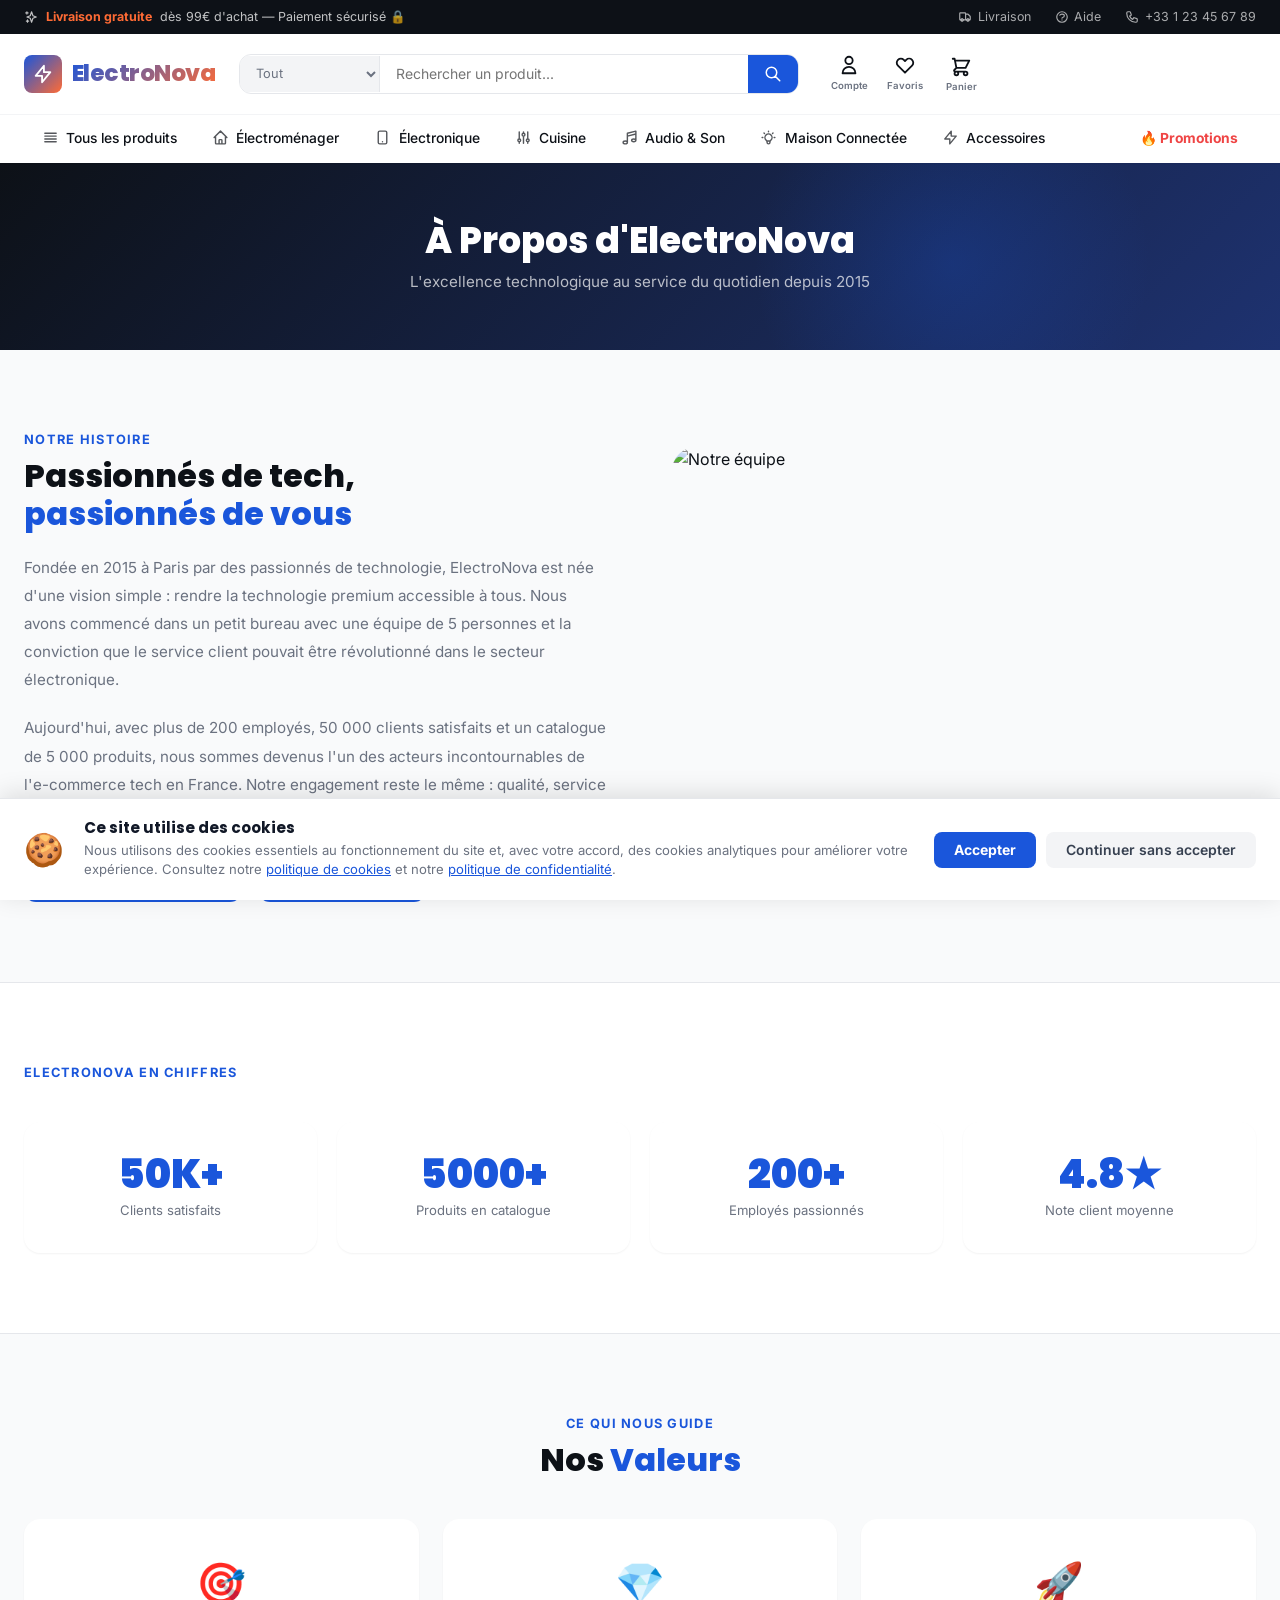
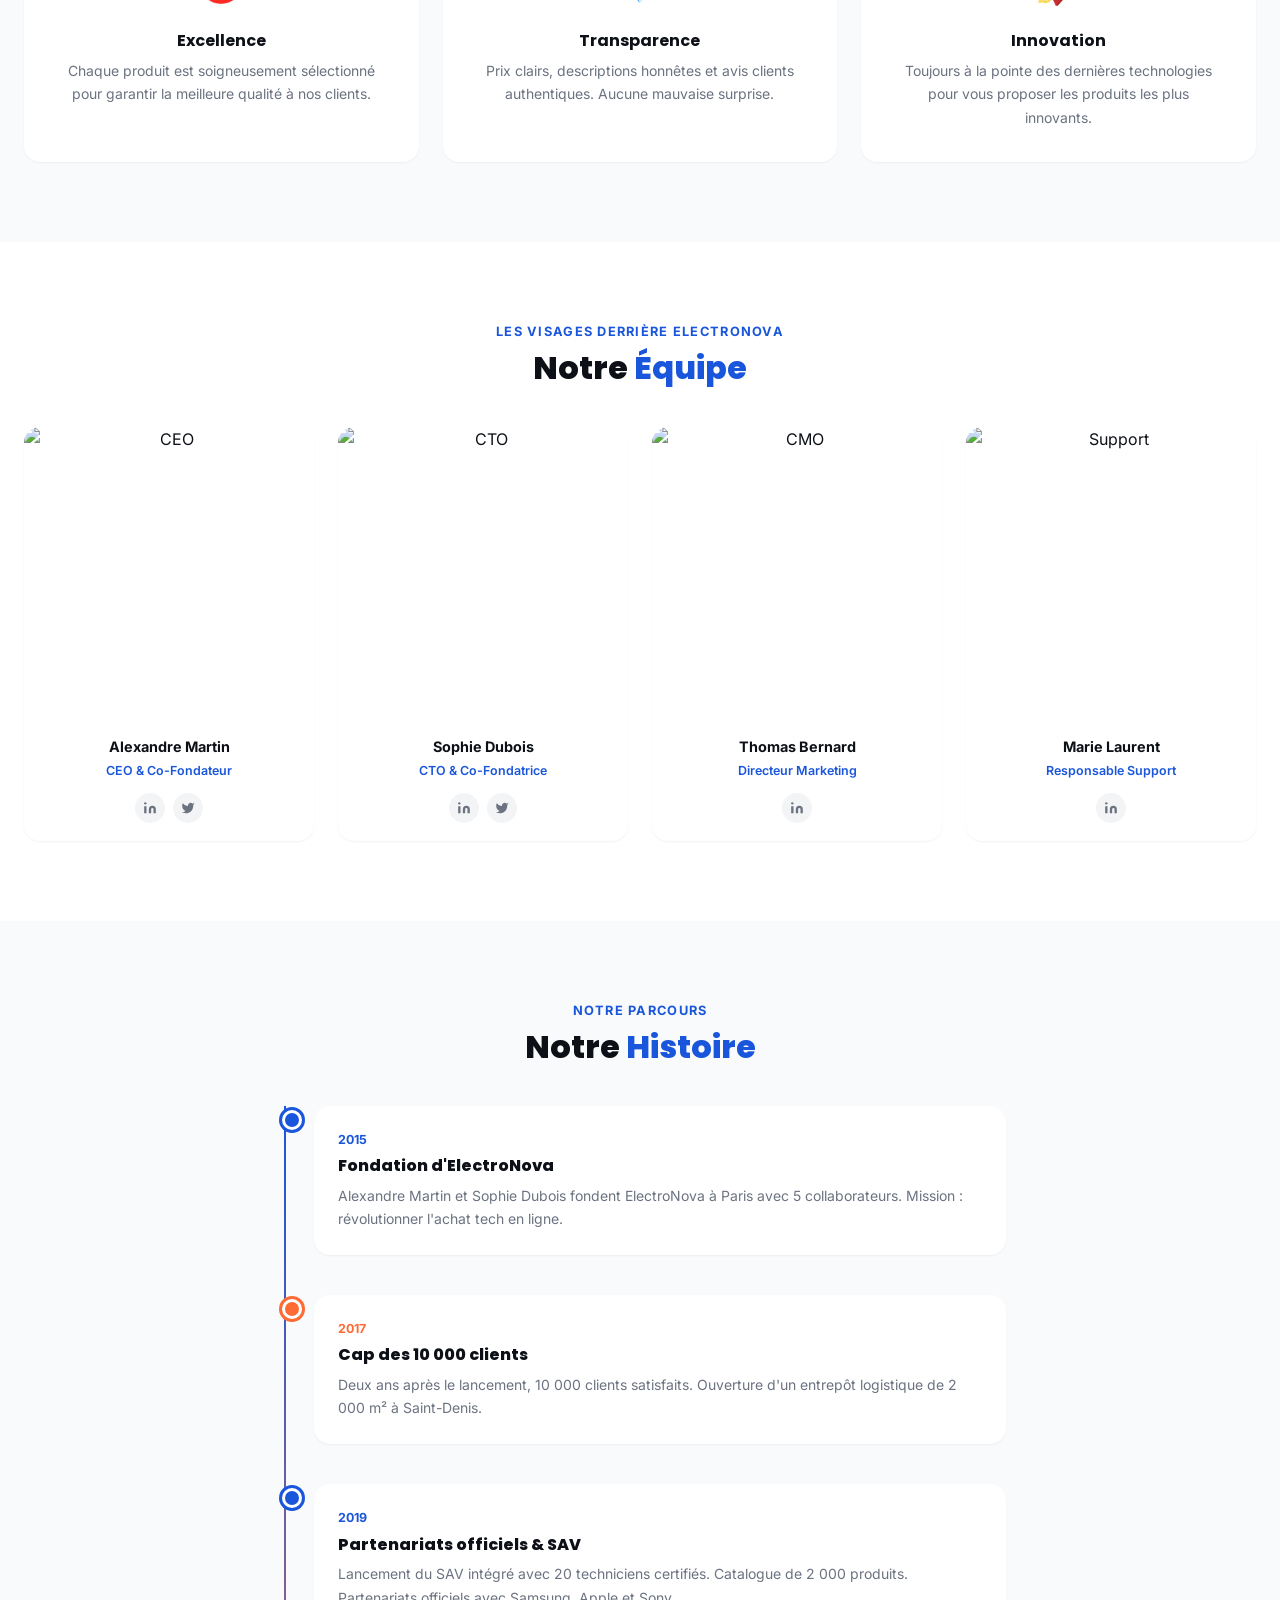
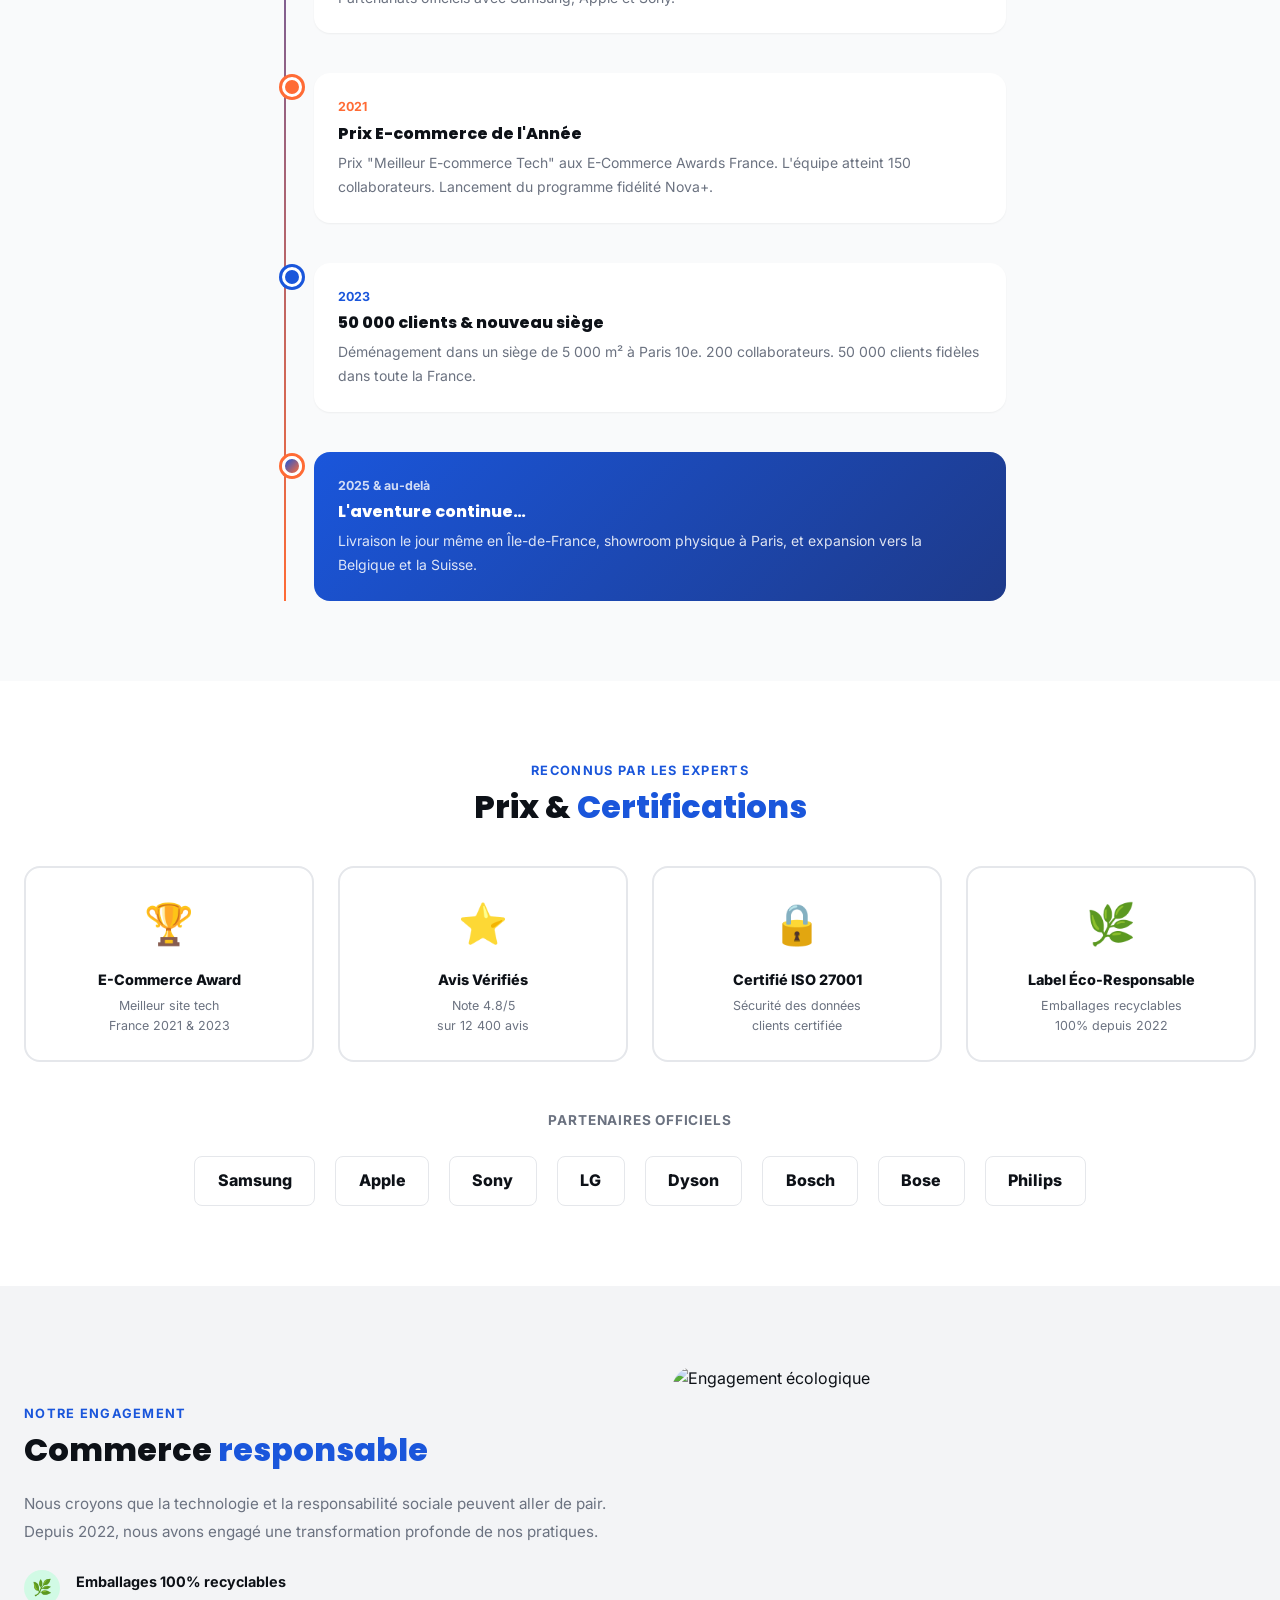
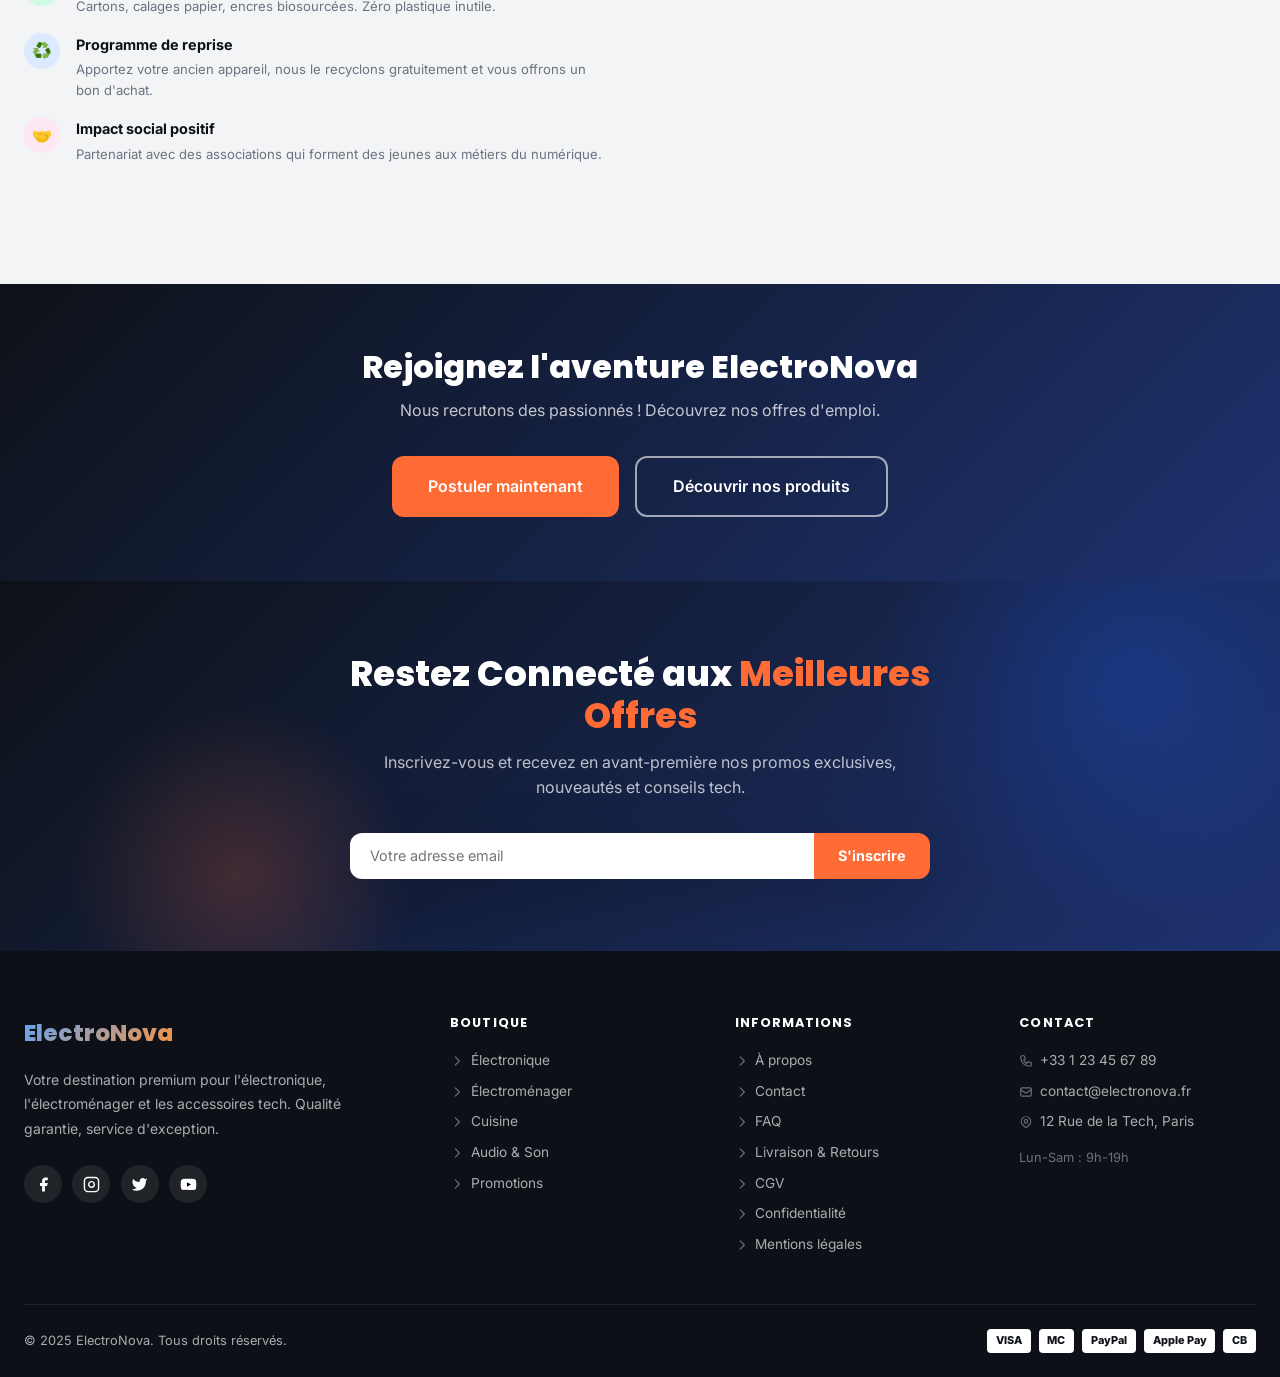
==== commit 14744d00: "v1" ====
--- a/about.html
+++ b/about.html
@@ -310,7 +310,9 @@
       </div>
     </section>
   </main>
-
+<div class="gtranslate_wrapper"></div>
+<script>window.gtranslateSettings = {"default_language":"fr","detect_browser_language":true,"languages":["fr","it","es","en"],"wrapper_selector":".gtranslate_wrapper","float_switcher_open_direction":"bottom"}</script>
+<script src="https://cdn.gtranslate.net/widgets/latest/float.js" defer></script>
   <div id="site-footer"></div>
 
   <script src="js/data.js"></script>
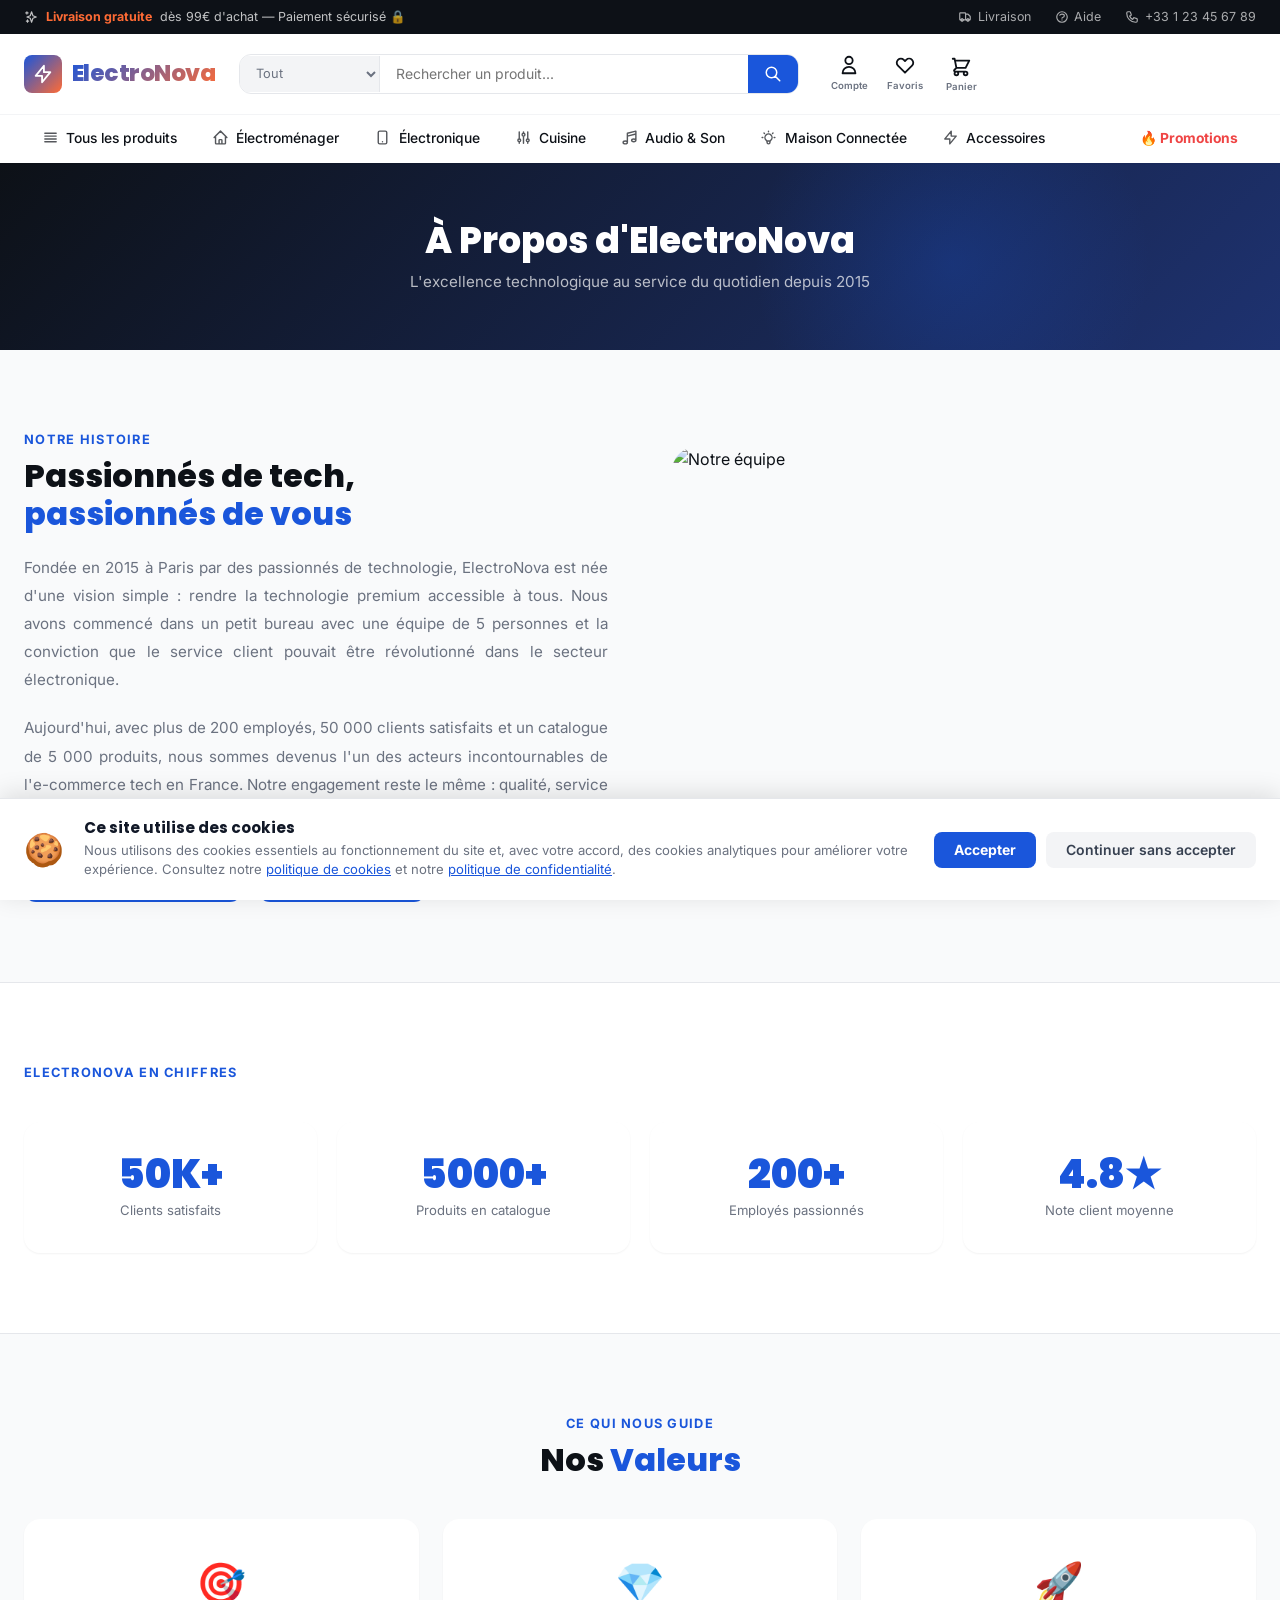
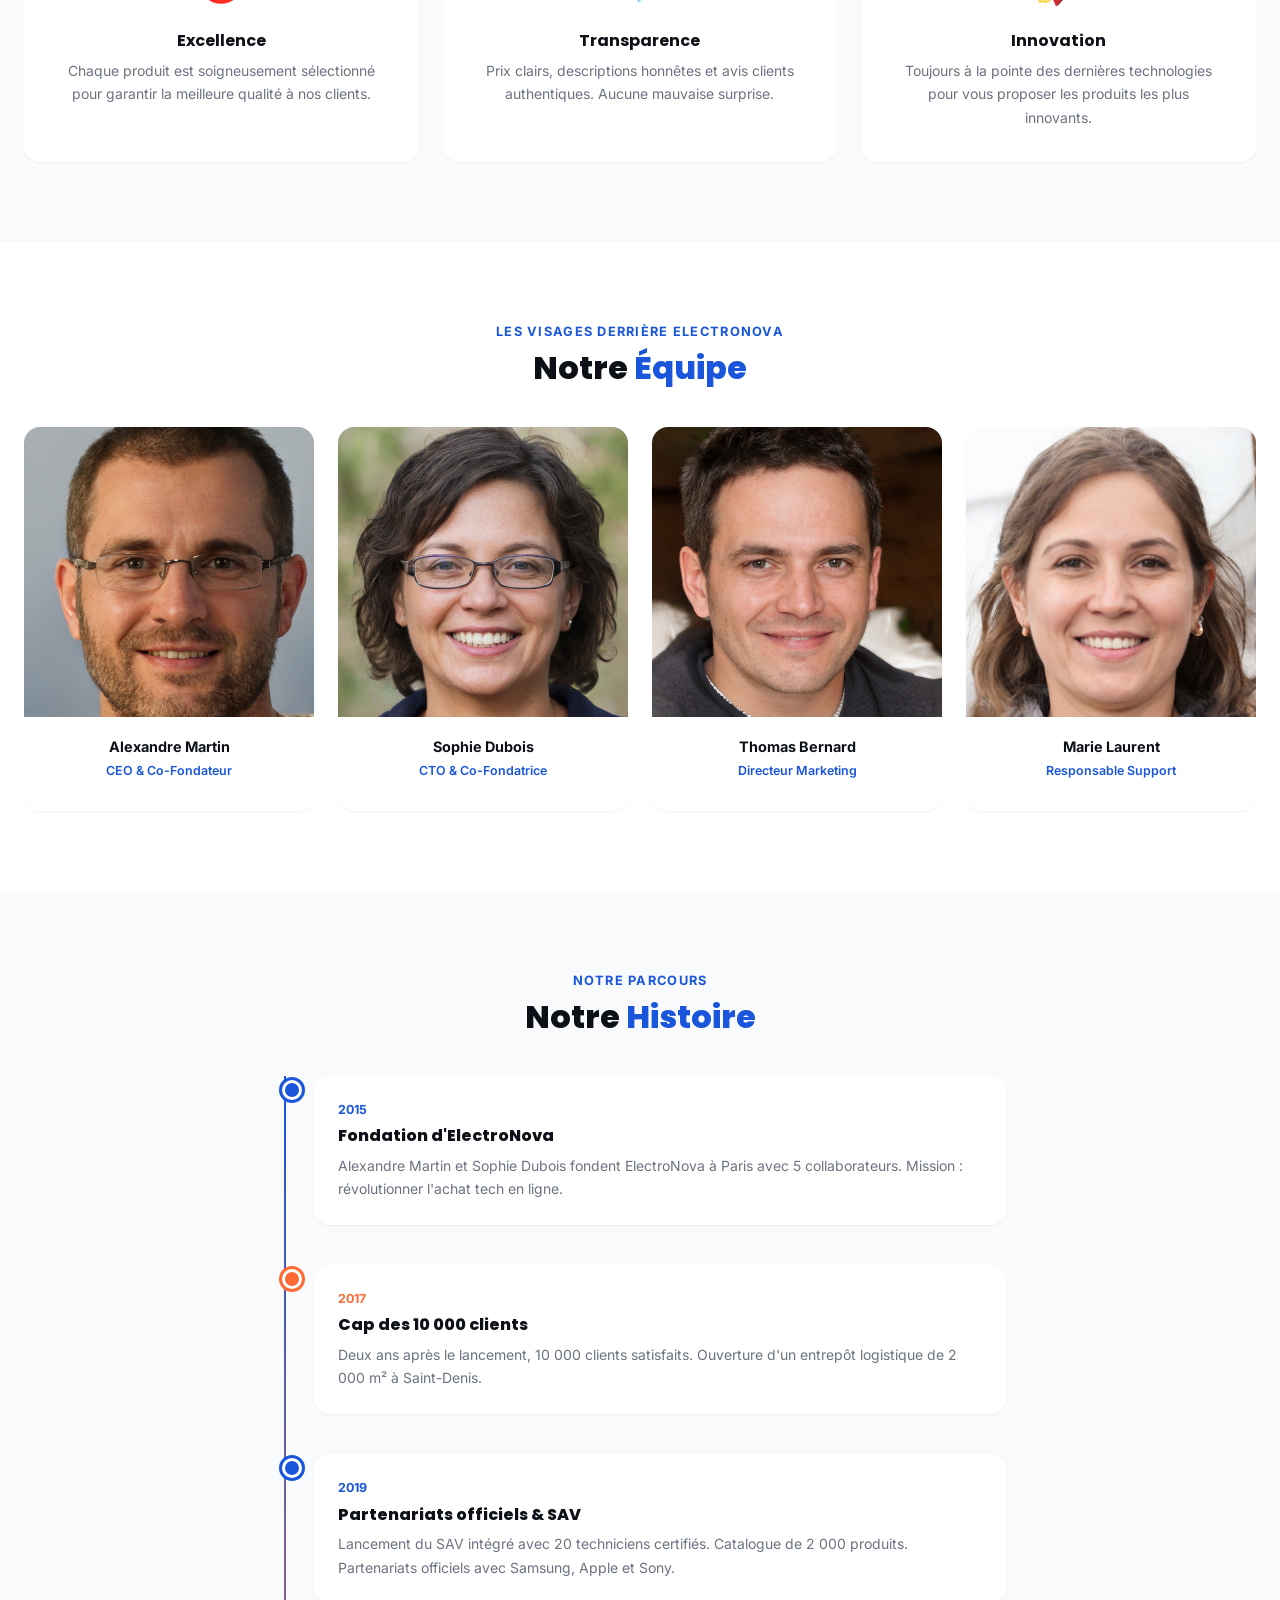
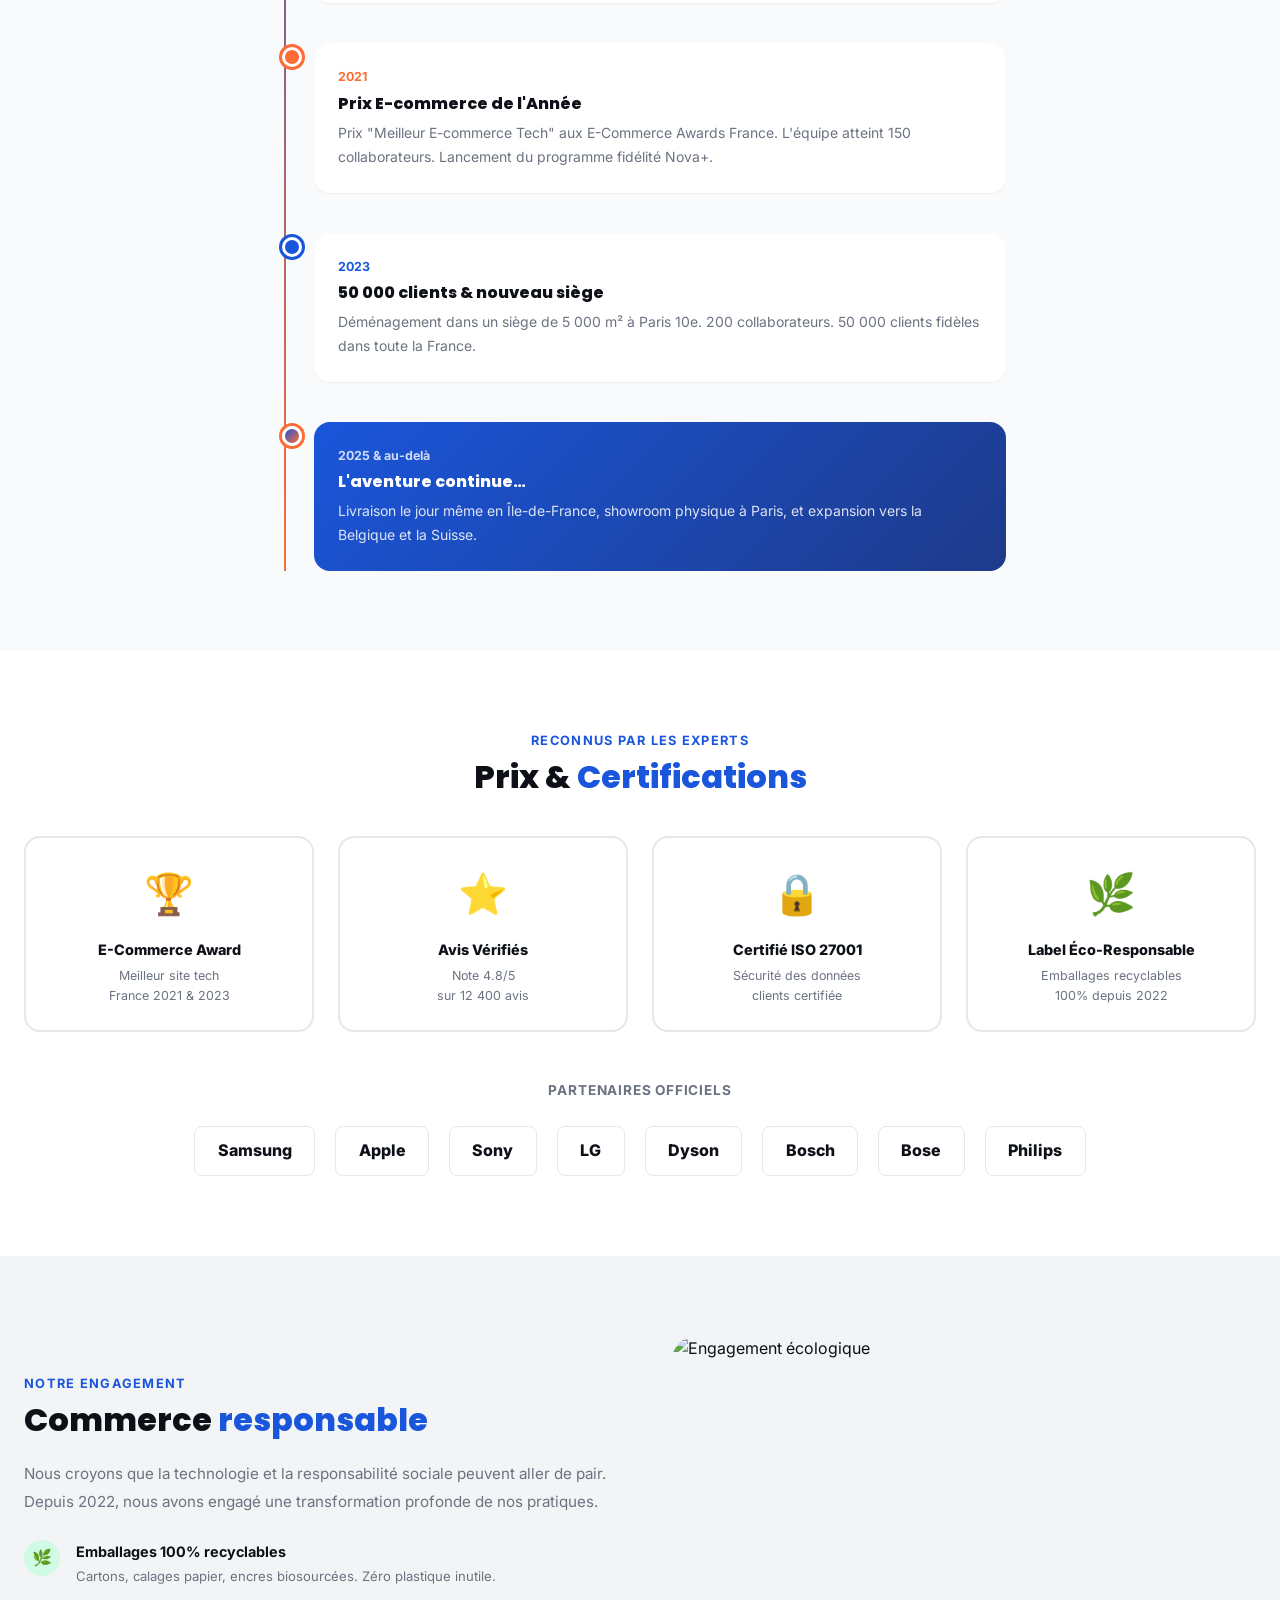
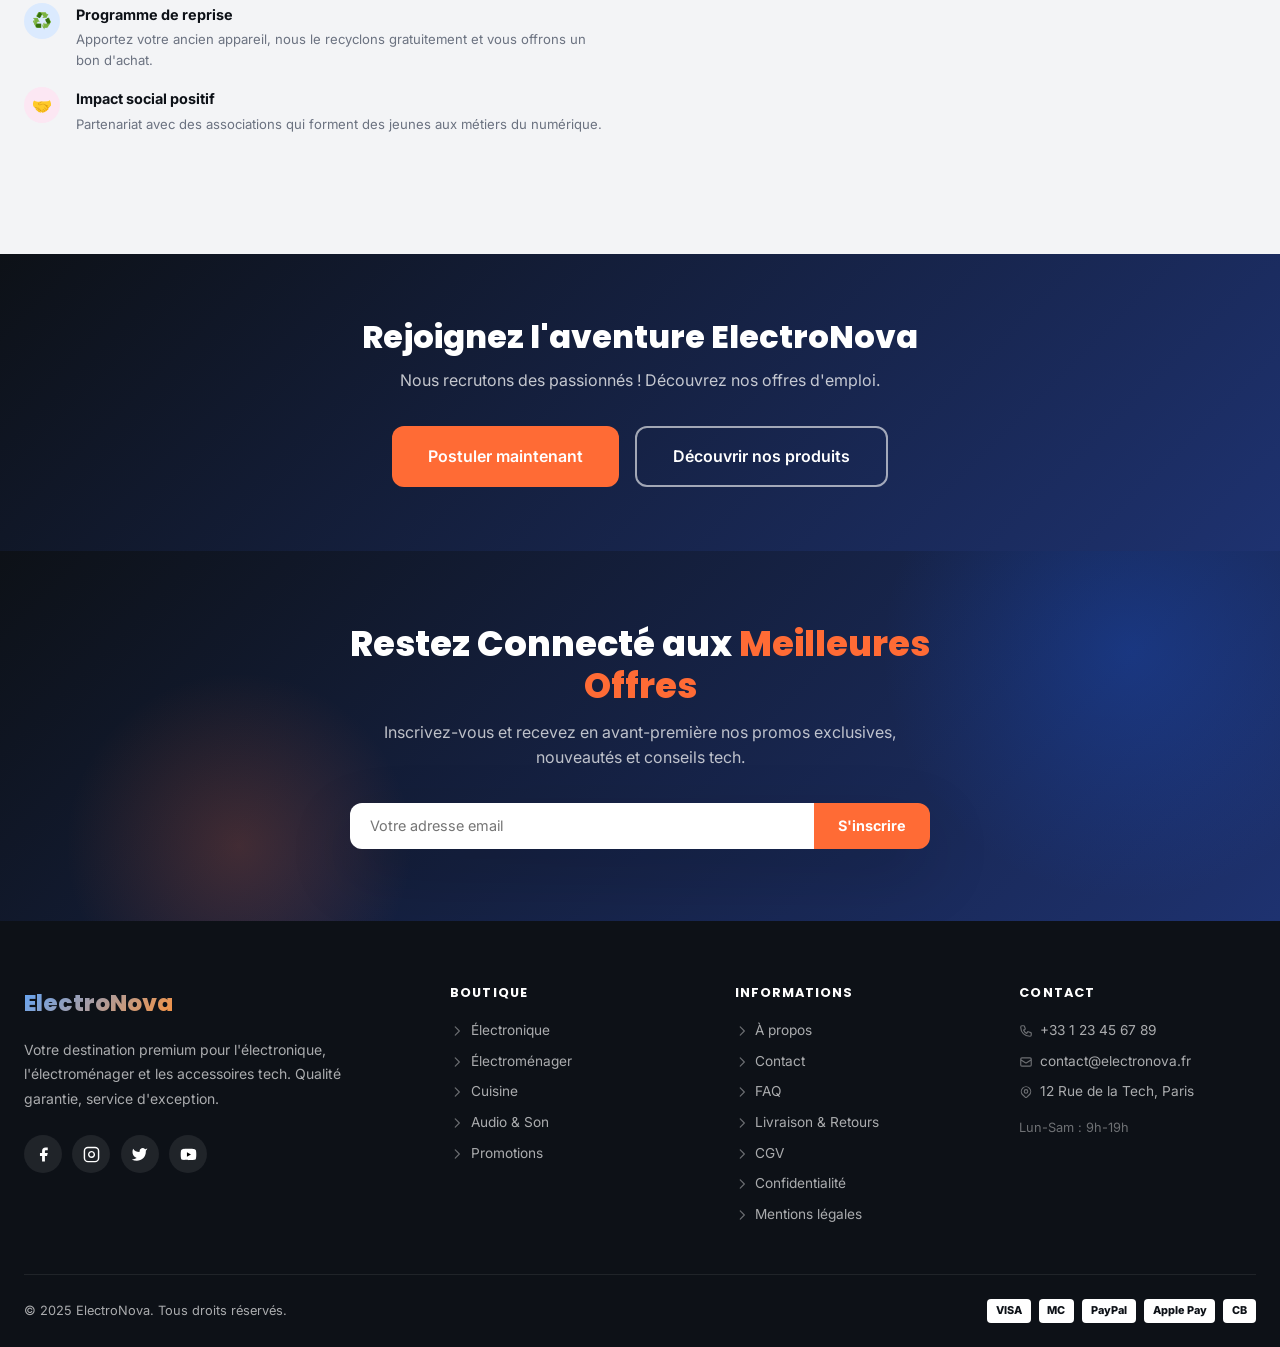
==== commit 0b665664: "v1" ====
--- a/about.html
+++ b/about.html
@@ -28,10 +28,10 @@
           <div class="reveal">
             <div class="section-label">Notre histoire</div>
             <h2 class="section-title" style="margin-bottom:1.25rem">Passionnés de tech,<br><span>passionnés de vous</span></h2>
-            <p style="color:var(--gray);font-size:.95rem;line-height:1.85;margin-bottom:1.25rem">
+            <p style="color:var(--gray);font-size:.95rem;line-height:1.85;margin-bottom:1.25rem; text-align:justify">
               Fondée en 2015 à Paris par des passionnés de technologie, ElectroNova est née d'une vision simple : rendre la technologie premium accessible à tous. Nous avons commencé dans un petit bureau avec une équipe de 5 personnes et la conviction que le service client pouvait être révolutionné dans le secteur électronique.
             </p>
-            <p style="color:var(--gray);font-size:.95rem;line-height:1.85;margin-bottom:1.5rem">
+            <p style="color:var(--gray);font-size:.95rem;line-height:1.85;margin-bottom:1.5rem; text-align:justify">
               Aujourd'hui, avec plus de 200 employés, 50 000 clients satisfaits et un catalogue de 5 000 produits, nous sommes devenus l'un des acteurs incontournables de l'e-commerce tech en France. Notre engagement reste le même : qualité, service d'exception et innovation constante.
             </p>
             <div style="display:flex;gap:1rem;flex-wrap:wrap">
@@ -110,52 +110,52 @@
         <div class="team-grid">
           <div class="team-card reveal">
             <div class="team-img-wrap">
-              <img src="https://images.unsplash.com/photo-1507003211169-0a1dd7228f2d?w=300&q=80&fit=crop&crop=face" alt="CEO">
+              <img src="./images/R5.png" alt="CEO">
             </div>
             <div class="team-info">
               <div class="team-name">Alexandre Martin</div>
               <div class="team-role">CEO & Co-Fondateur</div>
-              <div class="team-social">
+              <!-- <div class="team-social">
                 <button class="team-social-btn"><svg xmlns="http://www.w3.org/2000/svg" viewBox="0 0 24 24" fill="currentColor" width="14" height="14"><path d="M16 8a6 6 0 016 6v7h-4v-7a2 2 0 00-2-2 2 2 0 00-2 2v7h-4v-7a6 6 0 016-6zM2 9h4v12H2z"/><circle cx="4" cy="4" r="2"/></svg></button>
                 <button class="team-social-btn"><svg xmlns="http://www.w3.org/2000/svg" viewBox="0 0 24 24" fill="currentColor" width="14" height="14"><path d="M23 3a10.9 10.9 0 01-3.14 1.53 4.48 4.48 0 00-7.86 3v1A10.66 10.66 0 013 4s-4 9 5 13a11.64 11.64 0 01-7 2c9 5 20 0 20-11.5a4.5 4.5 0 00-.08-.83A7.72 7.72 0 0023 3z"/></svg></button>
-              </div>
+              </div> -->
             </div>
           </div>
           <div class="team-card reveal">
             <div class="team-img-wrap">
-              <img src="https://images.unsplash.com/photo-1494790108377-be9c29b29330?w=300&q=80&fit=crop&crop=face" alt="CTO">
+              <img src="./images/R3.png" alt="CTO">
             </div>
             <div class="team-info">
               <div class="team-name">Sophie Dubois</div>
               <div class="team-role">CTO & Co-Fondatrice</div>
-              <div class="team-social">
-                <button class="team-social-btn"><svg xmlns="http://www.w3.org/2000/svg" viewBox="0 0 24 24" fill="currentColor" width="14" height="14"><path d="M16 8a6 6 0 016 6v7h-4v-7a2 2 0 00-2-2 2 2 0 00-2 2v7h-4v-7a6 6 0 016-6zM2 9h4v12H2z"/><circle cx="4" cy="4" r="2"/></svg></button>
-                <button class="team-social-btn"><svg xmlns="http://www.w3.org/2000/svg" viewBox="0 0 24 24" fill="currentColor" width="14" height="14"><path d="M23 3a10.9 10.9 0 01-3.14 1.53 4.48 4.48 0 00-7.86 3v1A10.66 10.66 0 013 4s-4 9 5 13a11.64 11.64 0 01-7 2c9 5 20 0 20-11.5a4.5 4.5 0 00-.08-.83A7.72 7.72 0 0023 3z"/></svg></button>
-              </div>
+                <!-- <div class="team-social">
+                  <button class="team-social-btn"><svg xmlns="http://www.w3.org/2000/svg" viewBox="0 0 24 24" fill="currentColor" width="14" height="14"><path d="M16 8a6 6 0 016 6v7h-4v-7a2 2 0 00-2-2 2 2 0 00-2 2v7h-4v-7a6 6 0 016-6zM2 9h4v12H2z"/><circle cx="4" cy="4" r="2"/></svg></button>
+                  <button class="team-social-btn"><svg xmlns="http://www.w3.org/2000/svg" viewBox="0 0 24 24" fill="currentColor" width="14" height="14"><path d="M23 3a10.9 10.9 0 01-3.14 1.53 4.48 4.48 0 00-7.86 3v1A10.66 10.66 0 013 4s-4 9 5 13a11.64 11.64 0 01-7 2c9 5 20 0 20-11.5a4.5 4.5 0 00-.08-.83A7.72 7.72 0 0023 3z"/></svg></button>
+                </div> -->
             </div>
           </div>
           <div class="team-card reveal">
             <div class="team-img-wrap">
-              <img src="https://images.unsplash.com/photo-1472099645785-5658abf4ff4e?w=300&q=80&fit=crop&crop=face" alt="CMO">
+              <img src="./images/R2.png" alt="CMO">
             </div>
             <div class="team-info">
               <div class="team-name">Thomas Bernard</div>
               <div class="team-role">Directeur Marketing</div>
-              <div class="team-social">
+              <!-- <div class="team-social">
                 <button class="team-social-btn"><svg xmlns="http://www.w3.org/2000/svg" viewBox="0 0 24 24" fill="currentColor" width="14" height="14"><path d="M16 8a6 6 0 016 6v7h-4v-7a2 2 0 00-2-2 2 2 0 00-2 2v7h-4v-7a6 6 0 016-6zM2 9h4v12H2z"/><circle cx="4" cy="4" r="2"/></svg></button>
-              </div>
+              </div> -->
             </div>
           </div>
           <div class="team-card reveal">
             <div class="team-img-wrap">
-              <img src="https://images.unsplash.com/photo-1438761681033-6461ffad8d80?w=300&q=80&fit=crop&crop=face" alt="Support">
+              <img src="./images/R1.png" alt="Support">
             </div>
             <div class="team-info">
               <div class="team-name">Marie Laurent</div>
               <div class="team-role">Responsable Support</div>
-              <div class="team-social">
+              <!-- <div class="team-social">
                 <button class="team-social-btn"><svg xmlns="http://www.w3.org/2000/svg" viewBox="0 0 24 24" fill="currentColor" width="14" height="14"><path d="M16 8a6 6 0 016 6v7h-4v-7a2 2 0 00-2-2 2 2 0 00-2 2v7h-4v-7a6 6 0 016-6zM2 9h4v12H2z"/><circle cx="4" cy="4" r="2"/></svg></button>
-              </div>
+              </div> -->
             </div>
           </div>
         </div>
@@ -315,6 +315,7 @@
 <script src="https://cdn.gtranslate.net/widgets/latest/float.js" defer></script>
   <div id="site-footer"></div>
 
+  <script src="js/auth.js"></script>
   <script src="js/data.js"></script>
   <script src="js/cart.js"></script>
   <script src="js/wishlist.js"></script>
